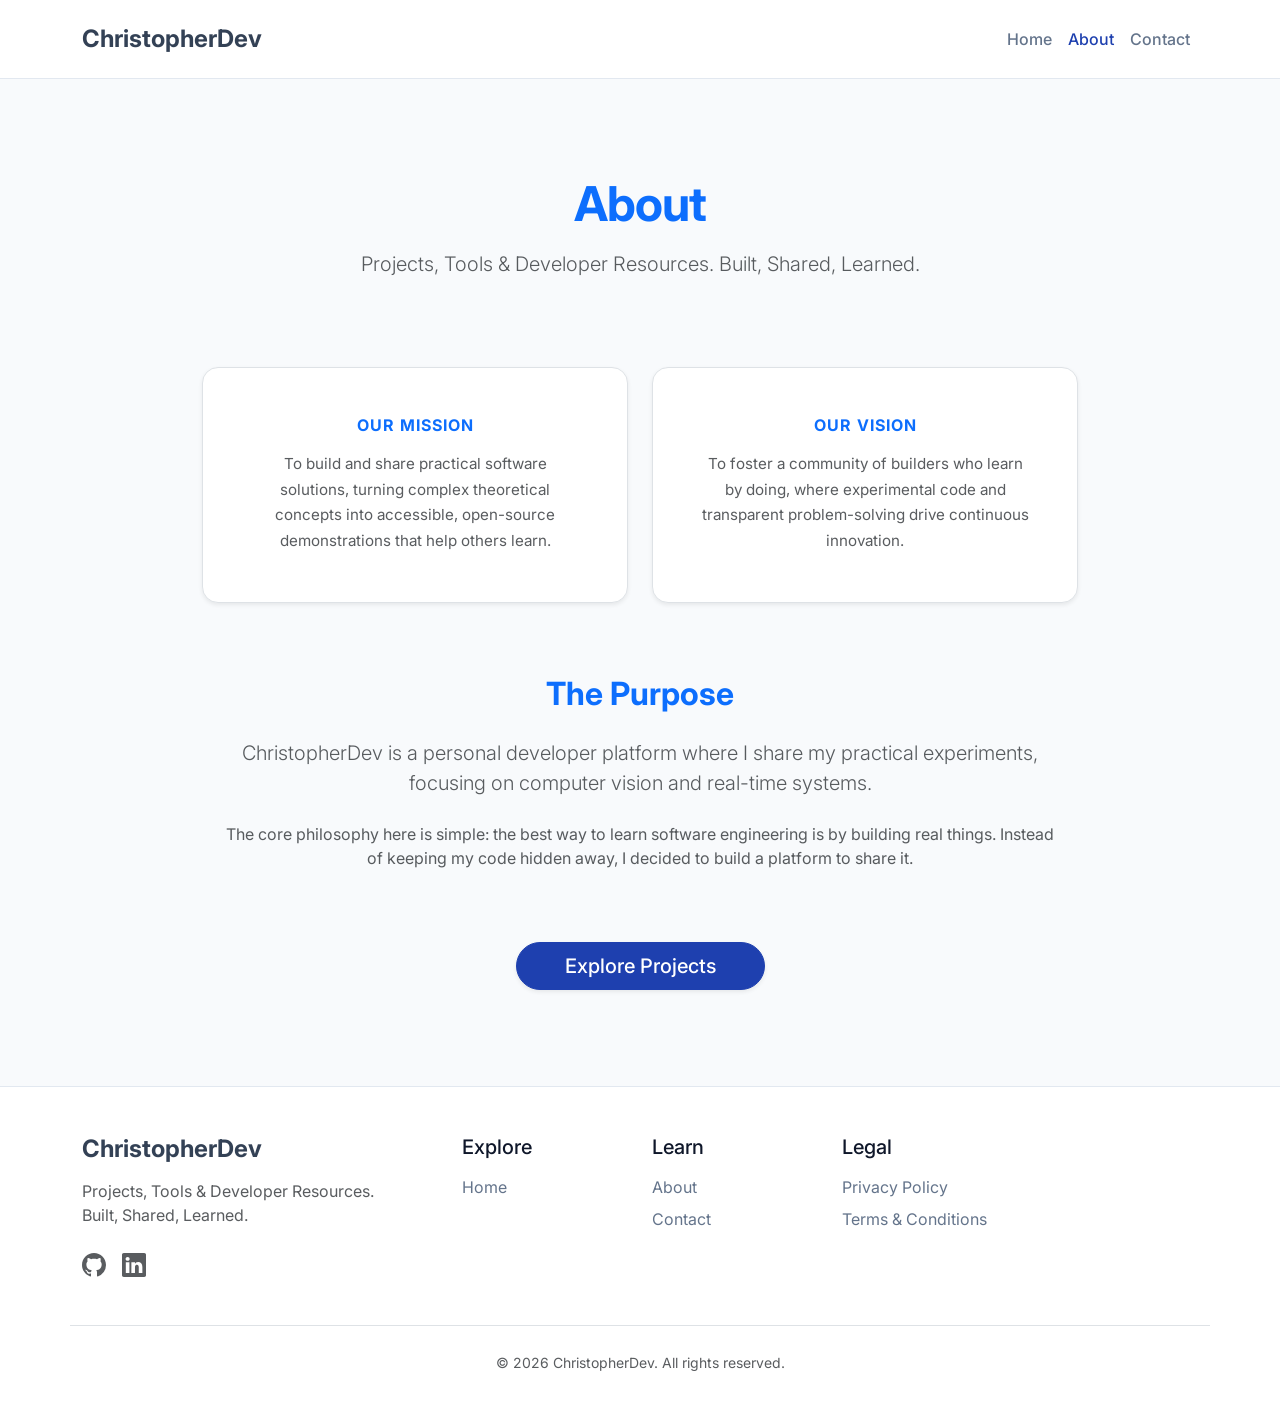
==== about.html @ c3da3913 "update my ui" ====
<!DOCTYPE html>
<html lang="en">
<head>
    <meta charset="UTF-8">
    <meta name="viewport" content="width=device-width, initial-scale=1.0">
    <title>About | ChristopherDev</title>
    <meta name="description" content="Learn about ChristopherDev, a personal developer website focused on practical development and learning through real projects.">
    
    <!-- Bootstrap 5 CSS -->
    <link href="https://cdn.jsdelivr.net/npm/bootstrap@5.3.2/dist/css/bootstrap.min.css" rel="stylesheet">
    
    <!-- Google Fonts -->
    <link rel="preconnect" href="https://fonts.googleapis.com">
    <link rel="preconnect" href="https://fonts.gstatic.com" crossorigin>
    <link href="https://fonts.googleapis.com/css2?family=Fira+Code:wght@400;500&family=Inter:wght@400;500;600;700;800&display=swap" rel="stylesheet">
    
    <!-- Custom CSS -->
    <link rel="stylesheet" href="css/style.css">
</head>
<body>

    <!-- Navbar -->
    <nav class="navbar navbar-expand-lg sticky-top">
        <div class="container">
            <a class="navbar-brand" href="index.html">ChristopherDev</a>
            <button class="navbar-toggler" type="button" data-bs-toggle="collapse" data-bs-target="#navbarNav" aria-controls="navbarNav" aria-expanded="false" aria-label="Toggle navigation">
                <span class="navbar-toggler-icon"></span>
            </button>
            <div class="collapse navbar-collapse" id="navbarNav">
                <ul class="navbar-nav ms-auto mb-2 mb-lg-0">
                    <li class="nav-item">
                        <a class="nav-link" href="index.html">Home</a>
                    </li>
                    <li class="nav-item">
                        <a class="nav-link active" aria-current="page" href="about.html">About</a>
                    </li>
                    <li class="nav-item">
                        <a class="nav-link" href="contact.html">Contact</a>
                    </li>
                </ul>
            </div>
        </div>
    </nav>

    <main class="overflow-hidden">
        <header class="py-5">
            <div class="container text-center py-4 mt-4 animate-fade-up">
                <h1 class="display-5 fw-bold mb-3 text-primary" style="letter-spacing: -1px;">About</h1>
                <p class="lead text-muted max-w-75 mx-auto">Projects, Tools & Developer Resources. Built, Shared, Learned.</p>
            </div>
        </header>

        <section class="mb-5 pb-5">
            <div class="container animate-fade-up delay-100" style="max-width: 900px;">
                <!-- Mission & Vision -->
                <div class="row g-4 mb-5 text-center">
                    <div class="col-md-6">
                        <div class="bg-white border rounded-4 shadow-sm p-5 h-100 hover-scale">
                            <h3 class="h6 fw-bold mb-3 text-primary text-uppercase" style="letter-spacing: 1px;">Our Mission</h3>
                            <p class="text-muted mb-0" style="font-size: 0.95rem; line-height: 1.7;">To build and share practical software solutions, turning complex theoretical concepts into accessible, open-source demonstrations that help others learn.</p>
                        </div>
                    </div>
                    <div class="col-md-6">
                        <div class="bg-white border rounded-4 shadow-sm p-5 h-100 hover-scale">
                            <h3 class="h6 fw-bold mb-3 text-primary text-uppercase" style="letter-spacing: 1px;">Our Vision</h3>
                            <p class="text-muted mb-0" style="font-size: 0.95rem; line-height: 1.7;">To foster a community of builders who learn by doing, where experimental code and transparent problem-solving drive continuous innovation.</p>
                        </div>
                    </div>
                </div>

                <!-- Purpose -->
                <div class="mb-5 mt-5 pt-4 text-center px-4">
                    <h2 class="fw-bold mb-4 text-primary">The Purpose</h2>
                    <p class="lead text-muted mb-4">ChristopherDev is a personal developer platform where I share my practical experiments, focusing on computer vision and real-time systems.</p>
                    <p class="text-muted">The core philosophy here is simple: the best way to learn software engineering is by building real things. Instead of keeping my code hidden away, I decided to build a platform to share it.</p>
                </div>
                <div class="text-center mt-5 pt-4">
                    <a href="index.html" class="btn btn-primary btn-lg rounded-pill px-5 hover-scale shadow-sm">Explore Projects</a>
                </div>
            </div>
        </section>
    </main>

    <!-- Footer -->
    <footer class="footer">
        <div class="container">
            <div class="row">
                <div class="col-lg-4 mb-4 mb-lg-0">
                    <h4 class="footer-title">ChristopherDev</h4>
                    <p class="text-muted mb-4">Projects, Tools & Developer Resources.<br>Built, Shared, Learned.</p>
                    <div class="d-flex gap-3">
                        <a href="https://github.com/#" target="_blank" class="text-muted" aria-label="GitHub">
                            <svg xmlns="http://www.w3.org/2000/svg" width="24" height="24" fill="currentColor" class="bi bi-github" viewBox="0 0 16 16"><path d="M8 0C3.58 0 0 3.58 0 8c0 3.54 2.29 6.53 5.47 7.59.4.07.55-.17.55-.38 0-.19-.01-.82-.01-1.49-2.01.37-2.53-.49-2.69-.94-.09-.23-.48-.94-.82-1.13-.28-.15-.68-.52-.01-.53.63-.01 1.08.58 1.23.82.72 1.21 1.87.87 2.33.66.07-.52.28-.87.51-1.07-1.78-.2-3.64-.89-3.64-3.95 0-.87.31-1.59.82-2.15-.08-.2-.36-1.02.08-2.12 0 0 .67-.21 2.2.82.64-.18 1.32-.27 2-.27.68 0 1.36.09 2 .27 1.53-1.04 2.2-.82 2.2-.82.44 1.1.16 1.92.08 2.12.51.56.82 1.27.82 2.15 0 3.07-1.87 3.75-3.65 3.95.29.25.54.73.54 1.48 0 1.07-.01 1.93-.01 2.2 0 .21.15.46.55.38A8.012 8.012 0 0 0 16 8c0-4.42-3.58-8-8-8z"/></svg>
                        </a>
                        <a href="https://linkedin.com/in/#" target="_blank" class="text-muted" aria-label="LinkedIn">
                            <svg xmlns="http://www.w3.org/2000/svg" width="24" height="24" fill="currentColor" class="bi bi-linkedin" viewBox="0 0 16 16"><path d="M0 1.146C0 .513.526 0 1.175 0h13.65C15.474 0 16 .513 16 1.146v13.708c0 .633-.526 1.146-1.175 1.146H1.175C.526 16 0 15.487 0 14.854V1.146zm4.943 12.248V6.169H2.542v7.225h2.401zm-1.2-8.212c.837 0 1.358-.554 1.358-1.248-.015-.709-.52-1.248-1.342-1.248-.822 0-1.359.54-1.359 1.248 0 .694.521 1.248 1.327 1.248h.016zm4.908 8.212V9.359c0-.216.016-.432.08-.586.173-.431.568-.878 1.232-.878.869 0 1.216.662 1.216 1.634v3.865h2.401V9.25c0-2.22-1.184-3.252-2.764-3.252-1.274 0-1.845.7-2.165 1.193v.025h-.016a5.54 5.54 0 0 1 .016-.025V6.169h-2.4c.03.678 0 7.225 0 7.225h2.4z"/></svg>
                        </a>
                    </div>
                </div>
                <div class="col-lg-2 col-md-4 mb-4 mb-md-0">
                    <h5 class="mb-3">Explore</h5>
                    <a href="index.html" class="footer-link">Home</a>
                </div>
                <div class="col-lg-2 col-md-4 mb-4 mb-md-0">
                    <h5 class="mb-3">Learn</h5>
                    <a href="about.html" class="footer-link">About</a>
                    <a href="contact.html" class="footer-link">Contact</a>
                </div>
                <div class="col-lg-2 col-md-4">
                    <h5 class="mb-3">Legal</h5>
                    <a href="privacy-policy.html" class="footer-link">Privacy Policy</a>
                    <a href="terms.html" class="footer-link">Terms & Conditions</a>
                </div>
            </div>
            <div class="row mt-5 pt-4 border-top">
                <div class="col-12 text-center text-muted">
                    <small>&copy; 2026 ChristopherDev. All rights reserved.</small>
                </div>
            </div>
        </div>
    </footer>

    <!-- Bootstrap 5 JS Bundle -->
    <script src="https://cdn.jsdelivr.net/npm/bootstrap@5.3.2/dist/js/bootstrap.bundle.min.js"></script>
    <!-- Custom JS -->
    <script src="js/main.js"></script>
</body>
</html>
---- css/style.css ----
:root {
  --primary-color: #1e40af; /* Professional Blue */
  --primary-hover: #1e3a8a; /* Darker Blue */
  --secondary-color: #334155; /* Slate */
  --light-bg: #f8fafc; /* Very light blue-grey */
  --border-color: #e2e8f0; /* Subtle border */
  --text-main: #0f172a;
  --text-muted: #64748b;
}

body {
  font-family: 'Inter', system-ui, -apple-system, sans-serif;
  color: var(--text-main);
  background-color: var(--light-bg);
  display: flex;
  flex-direction: column;
  min-height: 100vh;
}

main {
  flex: 1;
}

/* Navbar */
.navbar {
  background-color: #ffffff;
  border-bottom: 1px solid var(--border-color);
  padding: 1rem 0;
}
.navbar-brand {
  font-weight: 700;
  color: var(--secondary-color) !important;
  font-size: 1.5rem;
}
.nav-link {
  color: var(--text-muted);
  font-weight: 500;
  transition: color 0.2s ease-in-out;
}
.nav-link:hover, .nav-link.active {
  color: var(--primary-color) !important;
}

/* Buttons */
.btn-primary {
  background-color: var(--primary-color);
  border-color: var(--primary-color);
  padding: 0.5rem 1.25rem;
  font-weight: 500;
  border-radius: 0; /* Flat design */
  transition: all 0.2s;
}
.btn-primary:hover {
  background-color: var(--primary-hover);
  border-color: var(--primary-hover);
}
.btn-outline-primary {
  color: var(--primary-color);
  border-color: var(--primary-color);
  padding: 0.5rem 1.25rem;
  font-weight: 500;
  border-radius: 0; /* Flat design */
  transition: all 0.2s;
}
.btn-outline-primary:hover {
  background-color: var(--primary-color);
  color: white;
}

/* Cards */
.card {
  border: 1px solid var(--border-color);
  border-radius: 0; /* Flat design */
  box-shadow: none; /* Flat design */
  transition: border-color 0.2s;
  background-color: #ffffff;
  height: 100%;
}
.card:hover {
  border-color: var(--primary-color);
}
.card-title {
  color: var(--secondary-color);
  font-weight: 600;
}

/* Badges */
.badge {
  font-weight: 500;
  padding: 0.35em 0.65em;
  border-radius: 0; /* Flat design */
}

/* Hero Section */
.hero-section {
  padding: 5rem 0;
  background-color: #ffffff;
  border-bottom: 1px solid var(--border-color);
}
.hero-title {
  font-size: 3rem;
  font-weight: 800;
  color: var(--secondary-color);
  line-height: 1.2;
  margin-bottom: 1.5rem;
}
.hero-subtitle {
  font-size: 1.25rem;
  color: var(--text-muted);
  margin-bottom: 2rem;
  line-height: 1.6;
}

/* Developer Visual Art */
.dev-visual {
  background-color: var(--secondary-color);
  border-radius: 0; /* Flat design */
  padding: 2rem;
  box-shadow: none; /* Flat design */
  color: #a8b2d1;
  font-family: 'Fira Code', 'Courier New', Courier, monospace;
  font-size: 0.9rem;
  line-height: 1.5;
  position: relative;
  overflow: hidden;
}
.dev-visual .keyword { color: #c678dd; }
.dev-visual .function { color: #61afef; }
.dev-visual .string { color: #98c379; }
.dev-visual .comment { color: #5c6370; font-style: italic; }

/* Page Header */
.page-header {
  padding: 3rem 0;
  background-color: #ffffff;
  border-bottom: 1px solid var(--border-color);
  margin-bottom: 2rem;
}
.page-title {
  font-weight: 700;
  color: var(--secondary-color);
}

/* Footer */
.footer {
  background-color: #ffffff;
  border-top: 1px solid var(--border-color);
  padding: 3rem 0;
  margin-top: auto;
}
.footer-title {
  font-weight: 700;
  color: var(--secondary-color);
  margin-bottom: 1rem;
}
.footer-link {
  color: var(--text-muted);
  text-decoration: none;
  transition: color 0.2s;
  display: block;
  margin-bottom: 0.5rem;
}
.footer-link:hover {
  color: var(--primary-color);
}

/* Process Flow (How it works) */
.process-flow {
  display: flex;
  flex-direction: column;
  align-items: center;
  margin: 2rem 0;
}
.process-step {
  background: white;
  border: 1px solid var(--border-color);
  padding: 1rem 2rem;
  border-radius: 0; /* Flat design */
  font-weight: 600;
  color: var(--secondary-color);
  text-align: center;
  width: 100%;
  max-width: 400px;
  box-shadow: none; /* Flat design */
}
.process-arrow {
  color: var(--primary-color);
  font-size: 1.5rem;
  margin: 0.5rem 0;
}

/* Article Styles */
.article-content h2 {
  margin-top: 2rem;
  margin-bottom: 1rem;
  font-weight: 600;
  color: var(--secondary-color);
}
.article-content p {
  line-height: 1.7;
  margin-bottom: 1.25rem;
}
.article-content img {
  max-width: 100%;
  height: auto;
  border-radius: 0; /* Flat design */
  margin: 1.5rem 0;
}
.article-content pre {
  background-color: var(--secondary-color);
  color: #fff;
  padding: 1rem;
  border-radius: 0; /* Flat design */
  overflow-x: auto;
}

/* Utilities */
.text-primary {
  color: var(--primary-color);
}
.bg-primary {
  background-color: var(--primary-color) !important;
}

/* Animations */
@keyframes fadeUp {
  from {
    opacity: 0;
    transform: translateY(20px);
  }
  to {
    opacity: 1;
    transform: translateY(0);
  }
}

.animate-fade-up {
  animation: fadeUp 0.8s ease-out forwards;
  opacity: 0;
}

.delay-100 { animation-delay: 100ms; }
.delay-200 { animation-delay: 200ms; }
.delay-300 { animation-delay: 300ms; }

.hover-scale {
  transition: transform 0.3s ease, box-shadow 0.3s ease;
}
.hover-scale:hover {
  transform: translateY(-5px) scale(1.02);
  box-shadow: 0 10px 20px rgba(0,0,0,0.08) !important;
}

/* Minimal UI Enhancements */
.minimal-card {
  background: #ffffff;
  border: 1px solid var(--border-color);
  box-shadow: 0 4px 6px -1px rgba(0, 0, 0, 0.05), 0 2px 4px -1px rgba(0, 0, 0, 0.03); /* Subtle soft shadow */
  border-radius: 8px;
}

.icon-box {
  width: 60px;
  height: 60px;
  display: inline-flex;
  align-items: center;
  justify-content: center;
  border-radius: 12px;
  background-color: rgba(13, 110, 253, 0.1);
  color: var(--primary-color);
  margin-bottom: 1.5rem;
}

.tech-pill {
  display: inline-block;
  padding: 0.5rem 1.25rem;
  background: #fff;
  border: 1px solid var(--border-color);
  border-radius: 50px;
  font-weight: 600;
  color: var(--text-muted);
  box-shadow: 0 4px 6px rgba(0,0,0,0.02);
  transition: all 0.3s ease;
}
.tech-pill:hover {
  border-color: var(--primary-color);
  color: var(--primary-color);
  transform: translateY(-2px);
}
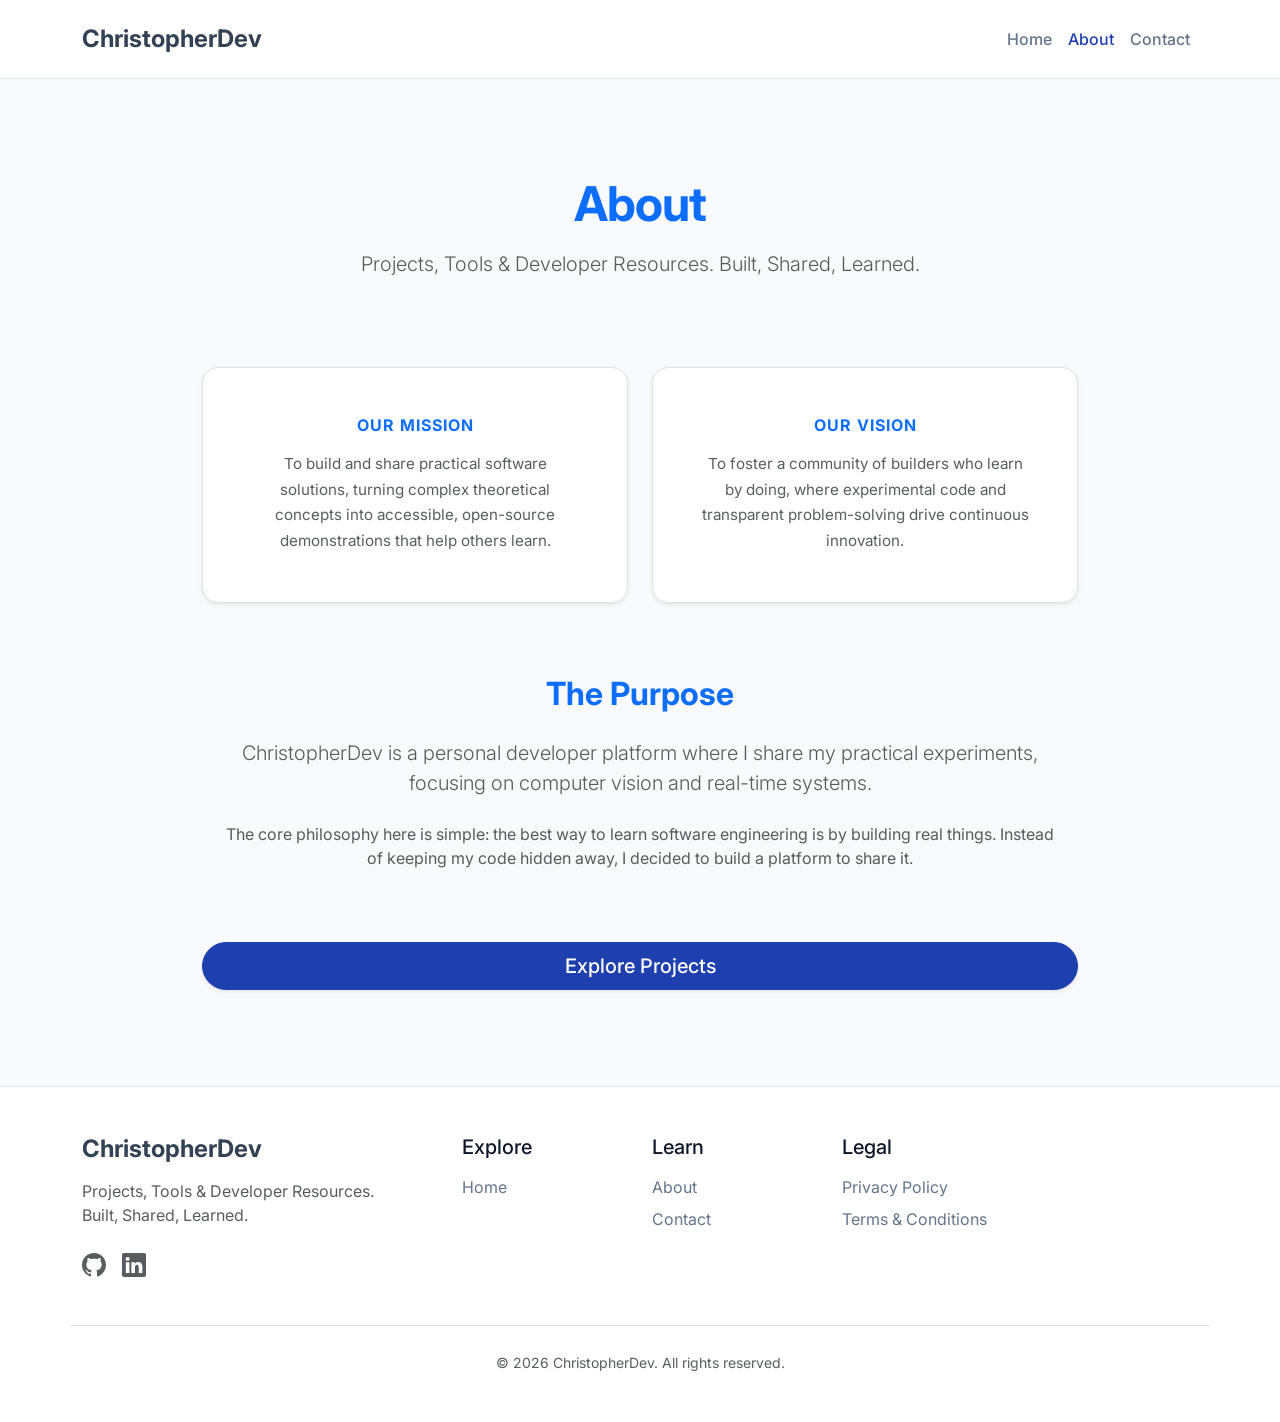
==== commit 1a75f073: "update" ====
--- a/about.html
+++ b/about.html
@@ -55,13 +55,13 @@
                 <!-- Mission & Vision -->
                 <div class="row g-4 mb-5 text-center">
                     <div class="col-md-6">
-                        <div class="bg-white border rounded-4 shadow-sm p-5 h-100 hover-scale">
+                        <div class="bg-white border rounded-4 shadow-sm p-4 p-md-5 h-100 hover-scale">
                             <h3 class="h6 fw-bold mb-3 text-primary text-uppercase" style="letter-spacing: 1px;">Our Mission</h3>
                             <p class="text-muted mb-0" style="font-size: 0.95rem; line-height: 1.7;">To build and share practical software solutions, turning complex theoretical concepts into accessible, open-source demonstrations that help others learn.</p>
                         </div>
                     </div>
                     <div class="col-md-6">
-                        <div class="bg-white border rounded-4 shadow-sm p-5 h-100 hover-scale">
+                        <div class="bg-white border rounded-4 shadow-sm p-4 p-md-5 h-100 hover-scale">
                             <h3 class="h6 fw-bold mb-3 text-primary text-uppercase" style="letter-spacing: 1px;">Our Vision</h3>
                             <p class="text-muted mb-0" style="font-size: 0.95rem; line-height: 1.7;">To foster a community of builders who learn by doing, where experimental code and transparent problem-solving drive continuous innovation.</p>
                         </div>
@@ -75,7 +75,7 @@
                     <p class="text-muted">The core philosophy here is simple: the best way to learn software engineering is by building real things. Instead of keeping my code hidden away, I decided to build a platform to share it.</p>
                 </div>
                 <div class="text-center mt-5 pt-4">
-                    <a href="index.html" class="btn btn-primary btn-lg rounded-pill px-5 hover-scale shadow-sm">Explore Projects</a>
+                    <a href="index.html" class="btn btn-primary btn-lg rounded-pill px-4 px-md-5 hover-scale shadow-sm w-100 d-md-inline-block" style="max-width: 100%;">Explore Projects</a>
                 </div>
             </div>
         </section>
--- a/css/style.css
+++ b/css/style.css
@@ -287,3 +287,16 @@
   color: var(--primary-color);
   transform: translateY(-2px);
 }
+
+/* Responsive Overrides */
+@media (max-width: 767.98px) {
+  .display-4 {
+    font-size: 2.5rem;
+  }
+  .display-5 {
+    font-size: 2rem;
+  }
+  .hero-title {
+    font-size: 2.2rem;
+  }
+}
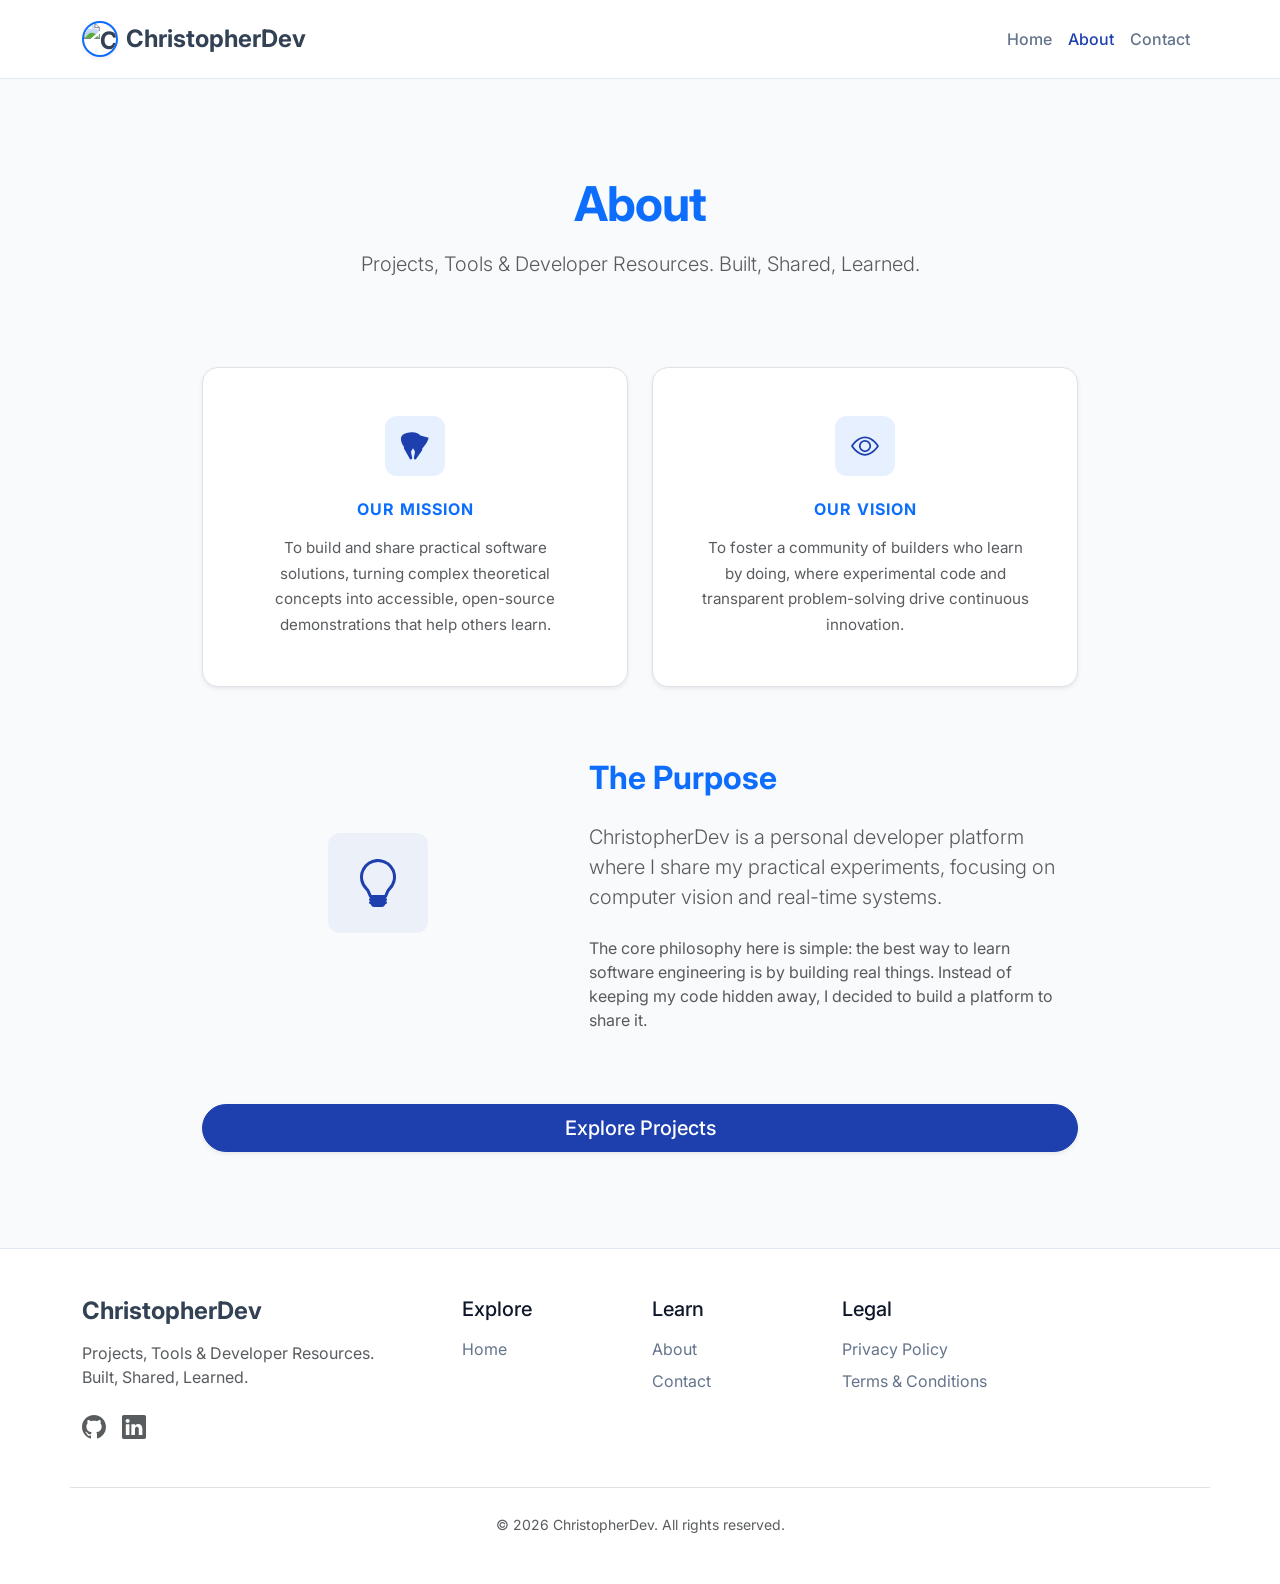
==== commit d350746e: "update code" ====
--- a/about.html
+++ b/about.html
@@ -16,13 +16,26 @@
     
     <!-- Custom CSS -->
     <link rel="stylesheet" href="css/style.css">
+
+    <!-- Google tag (gtag.js) -->
+    <script async src="https://www.googletagmanager.com/gtag/js?id=G-97JKKLDVCZ"></script>
+    <script>
+        window.dataLayer = window.dataLayer || [];
+        function gtag(){dataLayer.push(arguments);}
+        gtag('js', new Date());
+
+        gtag('config', 'G-97JKKLDVCZ');
+    </script>
 </head>
 <body>
 
     <!-- Navbar -->
     <nav class="navbar navbar-expand-lg sticky-top">
         <div class="container">
-            <a class="navbar-brand" href="index.html">ChristopherDev</a>
+            <a class="navbar-brand d-flex align-items-center gap-2" href="index.html">
+                <img src="https://github.com/ChristopherDente.png" alt="ChristopherDev Logo" width="36" height="36" class="rounded-circle shadow-sm border border-primary border-2">
+                ChristopherDev
+            </a>
             <button class="navbar-toggler" type="button" data-bs-toggle="collapse" data-bs-target="#navbarNav" aria-controls="navbarNav" aria-expanded="false" aria-label="Toggle navigation">
                 <span class="navbar-toggler-icon"></span>
             </button>
@@ -55,13 +68,25 @@
                 <!-- Mission & Vision -->
                 <div class="row g-4 mb-5 text-center">
                     <div class="col-md-6">
-                        <div class="bg-white border rounded-4 shadow-sm p-4 p-md-5 h-100 hover-scale">
+                        <div class="bg-white border rounded-4 shadow-sm p-4 p-md-5 h-100 premium-card">
+                            <div class="icon-box mb-4">
+                                <svg xmlns="http://www.w3.org/2000/svg" width="28" height="28" fill="currentColor" class="bi bi-rocket-takeoff" viewBox="0 0 16 16">
+                                    <path d="M9.752 6.193c.599.6 1.73.437 2.528-.362s.96-1.932.362-2.531c-.599-.6-1.73-.438-2.528.361-.798.8-.96 1.933-.362 2.532Z"/>
+                                    <path d="M15.811 3.312c-.363 1.534-1.334 3.626-3.64 6.071v.488a1.5 1.5 0 0 1-.266.86l-3.269 4.639c-.228.323-.552.413-.884.237-.35-.186-.484-.556-.37-1.12l.534-2.673a1.5 1.5 0 0 0-.184-1.134l-.872-1.455-.873 1.455a1.5 1.5 0 0 0-.184 1.134l.534 2.673c.114.564-.02.934-.37 1.12-.332.176-.656.086-.884-.237L1.932 9.84a1.5 1.5 0 0 1-.266-.86v-.488C.159 6.046-.575 3.955.337 2.42c.86-1.445 2.76-2.124 5.37-2.3 2.607-.175 4.507.504 5.367 1.949Z"/>
+                                </svg>
+                            </div>
                             <h3 class="h6 fw-bold mb-3 text-primary text-uppercase" style="letter-spacing: 1px;">Our Mission</h3>
                             <p class="text-muted mb-0" style="font-size: 0.95rem; line-height: 1.7;">To build and share practical software solutions, turning complex theoretical concepts into accessible, open-source demonstrations that help others learn.</p>
                         </div>
                     </div>
                     <div class="col-md-6">
-                        <div class="bg-white border rounded-4 shadow-sm p-4 p-md-5 h-100 hover-scale">
+                        <div class="bg-white border rounded-4 shadow-sm p-4 p-md-5 h-100 premium-card">
+                            <div class="icon-box mb-4">
+                                <svg xmlns="http://www.w3.org/2000/svg" width="28" height="28" fill="currentColor" class="bi bi-eye" viewBox="0 0 16 16">
+                                    <path d="M16 8s-3-5.5-8-5.5S0 8 0 8s3 5.5 8 5.5S16 8 16 8zM1.173 8a13.133 13.133 0 0 1 1.66-2.043C4.12 4.668 5.88 3.5 8 3.5c2.12 0 3.879 1.168 5.168 2.457A13.133 13.133 0 0 1 14.828 8c-.058.087-.122.183-.195.288-.335.48-.83 1.12-1.465 1.755C11.879 11.332 10.119 12.5 8 12.5c-2.12 0-3.879-1.168-5.168-2.457A13.134 13.134 0 0 1 1.172 8z"/>
+                                    <path d="M8 5.5a2.5 2.5 0 1 0 0 5 2.5 2.5 0 0 0 0-5zM4.5 8a3.5 3.5 0 1 1 7 0 3.5 3.5 0 0 1-7 0z"/>
+                                </svg>
+                            </div>
                             <h3 class="h6 fw-bold mb-3 text-primary text-uppercase" style="letter-spacing: 1px;">Our Vision</h3>
                             <p class="text-muted mb-0" style="font-size: 0.95rem; line-height: 1.7;">To foster a community of builders who learn by doing, where experimental code and transparent problem-solving drive continuous innovation.</p>
                         </div>
@@ -69,13 +94,22 @@
                 </div>
 
                 <!-- Purpose -->
-                <div class="mb-5 mt-5 pt-4 text-center px-4">
-                    <h2 class="fw-bold mb-4 text-primary">The Purpose</h2>
-                    <p class="lead text-muted mb-4">ChristopherDev is a personal developer platform where I share my practical experiments, focusing on computer vision and real-time systems.</p>
-                    <p class="text-muted">The core philosophy here is simple: the best way to learn software engineering is by building real things. Instead of keeping my code hidden away, I decided to build a platform to share it.</p>
+                <div class="row align-items-center mb-5 mt-5 pt-4">
+                    <div class="col-md-5 text-center mb-4 mb-md-0">
+                        <div class="icon-box" style="width: 100px; height: 100px; background-color: rgba(30, 64, 175, 0.05); color: var(--primary-color);">
+                            <svg xmlns="http://www.w3.org/2000/svg" width="48" height="48" fill="currentColor" class="bi bi-lightbulb" viewBox="0 0 16 16">
+                                <path d="M2 6a6 6 0 1 1 10.174 4.31c-.203.196-.359.4-.453.619l-.762 1.769A.5.5 0 0 1 10.5 13a.5.5 0 0 1 0 1 .5.5 0 0 1 0 1l-.224.447a1 1 0 0 1-.894.553H6.618a1 1 0 0 1-.894-.553L5.5 15a.5.5 0 0 1 0-1 .5.5 0 0 1 0-1 .5.5 0 0 1-.46-.302l-.761-1.77a1.964 1.964 0 0 0-.453-.618A5.984 5.984 0 0 1 2 6zm6-5a5 5 0 0 0-3.479 8.592c.263.254.514.564.676.941L5.83 12h4.342l.632-1.467c.162-.377.413-.687.676-.941A5 5 0 0 0 8 1z"/>
+                            </svg>
+                        </div>
+                    </div>
+                    <div class="col-md-7 px-4">
+                        <h2 class="fw-bold mb-4 text-primary">The Purpose</h2>
+                        <p class="lead text-muted mb-4">ChristopherDev is a personal developer platform where I share my practical experiments, focusing on computer vision and real-time systems.</p>
+                        <p class="text-muted mb-0">The core philosophy here is simple: the best way to learn software engineering is by building real things. Instead of keeping my code hidden away, I decided to build a platform to share it.</p>
+                    </div>
                 </div>
                 <div class="text-center mt-5 pt-4">
-                    <a href="index.html" class="btn btn-primary btn-lg rounded-pill px-4 px-md-5 hover-scale shadow-sm w-100 d-md-inline-block" style="max-width: 100%;">Explore Projects</a>
+                    <a href="index.html" class="btn btn-primary btn-lg rounded-pill px-4 px-md-5 hover-scale shadow-sm w-100 w-md-auto d-md-inline-block" style="max-width: 100%;">Explore Projects</a>
                 </div>
             </div>
         </section>
--- a/css/style.css
+++ b/css/style.css
@@ -286,9 +286,8 @@
   border-color: var(--primary-color);
   color: var(--primary-color);
   transform: translateY(-2px);
-}
-
-/* Responsive Overrides */
+
+
 @media (max-width: 767.98px) {
   .display-4 {
     font-size: 2.5rem;
@@ -300,3 +299,66 @@
     font-size: 2.2rem;
   }
 }
+
+@media (min-width: 768px) {
+  .w-md-auto {
+    width: auto !important;
+  }
+}
+
+/* Premium Button Enhancements */
+.btn-primary {
+  transition: all 0.3s ease;
+  box-shadow: 0 4px 15px rgba(30, 64, 175, 0.2);
+}
+.btn-primary:hover {
+  transform: translateY(-2px);
+  box-shadow: 0 8px 25px rgba(30, 64, 175, 0.4);
+}
+.btn-outline-primary {
+  transition: all 0.3s ease;
+}
+.btn-outline-primary:hover {
+  transform: translateY(-2px);
+  box-shadow: 0 8px 25px rgba(30, 64, 175, 0.2);
+}
+
+/* Float Animation */
+@keyframes float {
+  0% { transform: translateY(0px); }
+  50% { transform: translateY(-15px); }
+  100% { transform: translateY(0px); }
+}
+.animate-float {
+  animation: float 6s ease-in-out infinite;
+}
+
+/* Premium UI Enhancements */
+.premium-card {
+  border-bottom: 4px solid transparent;
+  transition: all 0.3s ease;
+}
+.premium-card:hover {
+  border-bottom: 4px solid var(--primary-color);
+  transform: translateY(-5px);
+  box-shadow: 0 15px 30px rgba(0,0,0,0.05) !important;
+}
+
+/* Form Styles */
+.form-control {
+  border-radius: 8px;
+  border: 1px solid var(--border-color);
+  padding: 0.75rem 1rem;
+  transition: border-color 0.2s, box-shadow 0.2s;
+  background-color: var(--light-bg);
+}
+.form-control:focus {
+  border-color: var(--primary-color);
+  box-shadow: 0 0 0 3px rgba(30, 64, 175, 0.1);
+  background-color: #fff;
+}
+.form-label {
+  font-weight: 500;
+  color: var(--secondary-color);
+  margin-bottom: 0.5rem;
+}
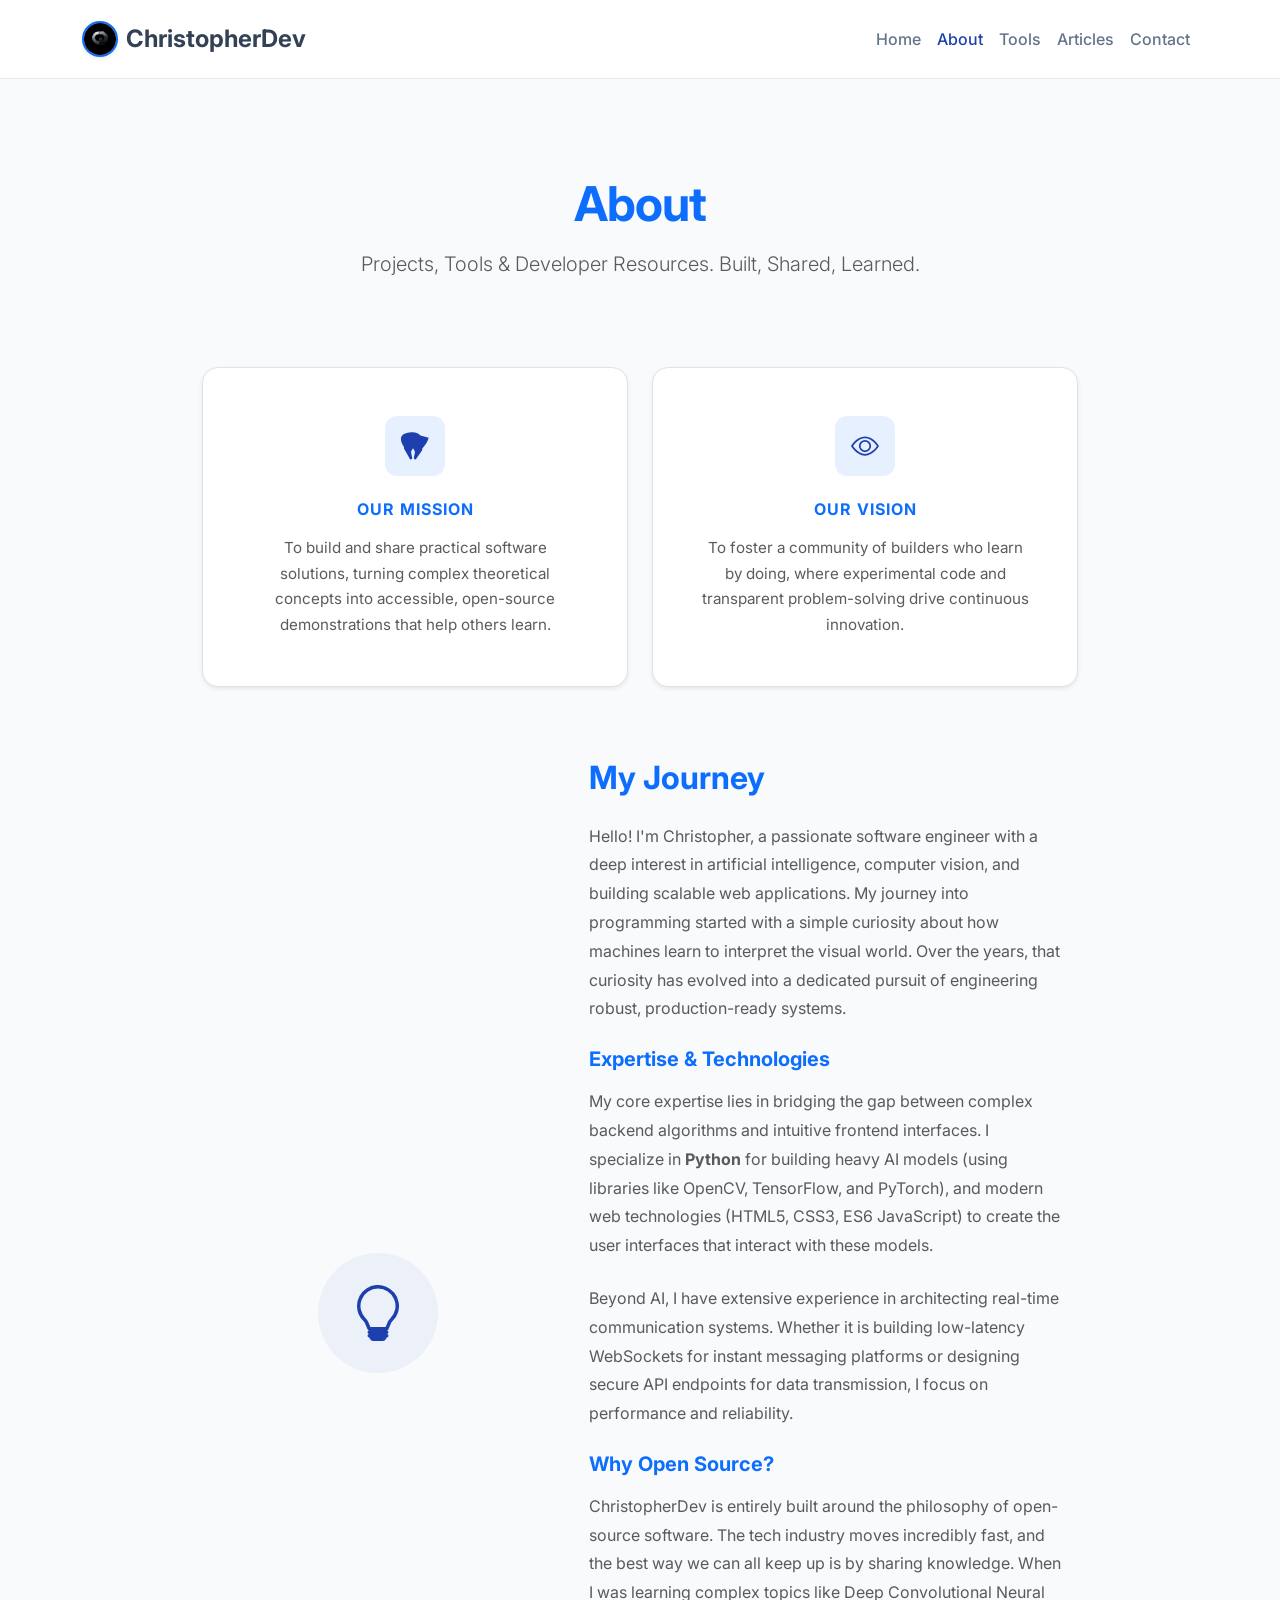
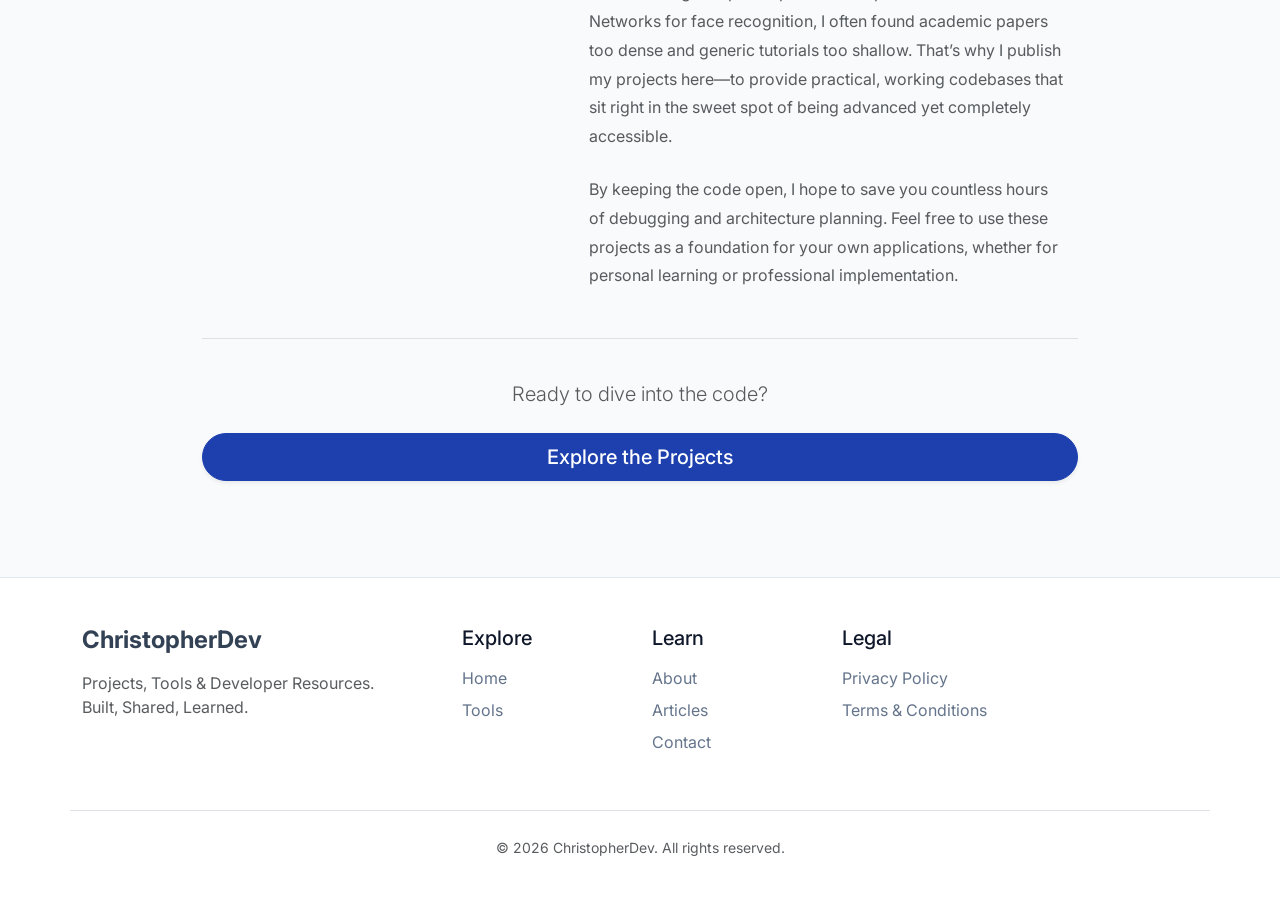
==== commit 8112c088: "update the ui" ====
--- a/about.html
+++ b/about.html
@@ -1,19 +1,23 @@
 <!DOCTYPE html>
 <html lang="en">
+
 <head>
     <meta charset="UTF-8">
     <meta name="viewport" content="width=device-width, initial-scale=1.0">
     <title>About | ChristopherDev</title>
-    <meta name="description" content="Learn about ChristopherDev, a personal developer website focused on practical development and learning through real projects.">
-    
+    <meta name="description"
+        content="Learn about ChristopherDev, a personal developer website focused on practical development and learning through real projects.">
+
     <!-- Bootstrap 5 CSS -->
     <link href="https://cdn.jsdelivr.net/npm/bootstrap@5.3.2/dist/css/bootstrap.min.css" rel="stylesheet">
-    
+
     <!-- Google Fonts -->
     <link rel="preconnect" href="https://fonts.googleapis.com">
     <link rel="preconnect" href="https://fonts.gstatic.com" crossorigin>
-    <link href="https://fonts.googleapis.com/css2?family=Fira+Code:wght@400;500&family=Inter:wght@400;500;600;700;800&display=swap" rel="stylesheet">
-    
+    <link
+        href="https://fonts.googleapis.com/css2?family=Fira+Code:wght@400;500&family=Inter:wght@400;500;600;700;800&display=swap"
+        rel="stylesheet">
+
     <!-- Custom CSS -->
     <link rel="stylesheet" href="css/style.css">
 
@@ -21,35 +25,36 @@
     <script async src="https://www.googletagmanager.com/gtag/js?id=G-97JKKLDVCZ"></script>
     <script>
         window.dataLayer = window.dataLayer || [];
-        function gtag(){dataLayer.push(arguments);}
+        function gtag() { dataLayer.push(arguments); }
         gtag('js', new Date());
 
         gtag('config', 'G-97JKKLDVCZ');
     </script>
+    <script async src="https://pagead2.googlesyndication.com/pagead/js/adsbygoogle.js?client=ca-pub-2298883857288950"
+        crossorigin="anonymous"></script>
 </head>
+
 <body>
 
     <!-- Navbar -->
     <nav class="navbar navbar-expand-lg sticky-top">
         <div class="container">
             <a class="navbar-brand d-flex align-items-center gap-2" href="index.html">
-                <img src="https://github.com/ChristopherDente.png" alt="ChristopherDev Logo" width="36" height="36" class="rounded-circle shadow-sm border border-primary border-2">
+                <img src="assets/images/logo.png" alt="ChristopherDev Logo" width="36" height="36"
+                    class="rounded-circle shadow-sm border border-primary border-2">
                 ChristopherDev
             </a>
-            <button class="navbar-toggler" type="button" data-bs-toggle="collapse" data-bs-target="#navbarNav" aria-controls="navbarNav" aria-expanded="false" aria-label="Toggle navigation">
+            <button class="navbar-toggler" type="button" data-bs-toggle="collapse" data-bs-target="#navbarNav"
+                aria-controls="navbarNav" aria-expanded="false" aria-label="Toggle navigation">
                 <span class="navbar-toggler-icon"></span>
             </button>
             <div class="collapse navbar-collapse" id="navbarNav">
                 <ul class="navbar-nav ms-auto mb-2 mb-lg-0">
-                    <li class="nav-item">
-                        <a class="nav-link" href="index.html">Home</a>
-                    </li>
-                    <li class="nav-item">
-                        <a class="nav-link active" aria-current="page" href="about.html">About</a>
-                    </li>
-                    <li class="nav-item">
-                        <a class="nav-link" href="contact.html">Contact</a>
-                    </li>
+                    <li class="nav-item"><a class="nav-link" href="index.html">Home</a></li>
+                    <li class="nav-item"><a class="nav-link" href="about.html">About</a></li>
+                    <li class="nav-item"><a class="nav-link" href="tools.html">Tools</a></li>
+                    <li class="nav-item"><a class="nav-link" href="articles.html">Articles</a></li>
+                    <li class="nav-item"><a class="nav-link" href="contact.html">Contact</a></li>
                 </ul>
             </div>
         </div>
@@ -59,7 +64,8 @@
         <header class="py-5">
             <div class="container text-center py-4 mt-4 animate-fade-up">
                 <h1 class="display-5 fw-bold mb-3 text-primary" style="letter-spacing: -1px;">About</h1>
-                <p class="lead text-muted max-w-75 mx-auto">Projects, Tools & Developer Resources. Built, Shared, Learned.</p>
+                <p class="lead text-muted max-w-75 mx-auto">Projects, Tools & Developer Resources. Built, Shared,
+                    Learned.</p>
             </div>
         </header>
 
@@ -70,46 +76,72 @@
                     <div class="col-md-6">
                         <div class="bg-white border rounded-4 shadow-sm p-4 p-md-5 h-100 premium-card">
                             <div class="icon-box mb-4">
-                                <svg xmlns="http://www.w3.org/2000/svg" width="28" height="28" fill="currentColor" class="bi bi-rocket-takeoff" viewBox="0 0 16 16">
-                                    <path d="M9.752 6.193c.599.6 1.73.437 2.528-.362s.96-1.932.362-2.531c-.599-.6-1.73-.438-2.528.361-.798.8-.96 1.933-.362 2.532Z"/>
-                                    <path d="M15.811 3.312c-.363 1.534-1.334 3.626-3.64 6.071v.488a1.5 1.5 0 0 1-.266.86l-3.269 4.639c-.228.323-.552.413-.884.237-.35-.186-.484-.556-.37-1.12l.534-2.673a1.5 1.5 0 0 0-.184-1.134l-.872-1.455-.873 1.455a1.5 1.5 0 0 0-.184 1.134l.534 2.673c.114.564-.02.934-.37 1.12-.332.176-.656.086-.884-.237L1.932 9.84a1.5 1.5 0 0 1-.266-.86v-.488C.159 6.046-.575 3.955.337 2.42c.86-1.445 2.76-2.124 5.37-2.3 2.607-.175 4.507.504 5.367 1.949Z"/>
+                                <svg xmlns="http://www.w3.org/2000/svg" width="28" height="28" fill="currentColor"
+                                    class="bi bi-rocket-takeoff" viewBox="0 0 16 16">
+                                    <path
+                                        d="M9.752 6.193c.599.6 1.73.437 2.528-.362s.96-1.932.362-2.531c-.599-.6-1.73-.438-2.528.361-.798.8-.96 1.933-.362 2.532Z" />
+                                    <path
+                                        d="M15.811 3.312c-.363 1.534-1.334 3.626-3.64 6.071v.488a1.5 1.5 0 0 1-.266.86l-3.269 4.639c-.228.323-.552.413-.884.237-.35-.186-.484-.556-.37-1.12l.534-2.673a1.5 1.5 0 0 0-.184-1.134l-.872-1.455-.873 1.455a1.5 1.5 0 0 0-.184 1.134l.534 2.673c.114.564-.02.934-.37 1.12-.332.176-.656.086-.884-.237L1.932 9.84a1.5 1.5 0 0 1-.266-.86v-.488C.159 6.046-.575 3.955.337 2.42c.86-1.445 2.76-2.124 5.37-2.3 2.607-.175 4.507.504 5.367 1.949Z" />
                                 </svg>
                             </div>
-                            <h3 class="h6 fw-bold mb-3 text-primary text-uppercase" style="letter-spacing: 1px;">Our Mission</h3>
-                            <p class="text-muted mb-0" style="font-size: 0.95rem; line-height: 1.7;">To build and share practical software solutions, turning complex theoretical concepts into accessible, open-source demonstrations that help others learn.</p>
+                            <h3 class="h6 fw-bold mb-3 text-primary text-uppercase" style="letter-spacing: 1px;">Our
+                                Mission</h3>
+                            <p class="text-muted mb-0" style="font-size: 0.95rem; line-height: 1.7;">To build and share
+                                practical software solutions, turning complex theoretical concepts into accessible,
+                                open-source demonstrations that help others learn.</p>
                         </div>
                     </div>
                     <div class="col-md-6">
                         <div class="bg-white border rounded-4 shadow-sm p-4 p-md-5 h-100 premium-card">
                             <div class="icon-box mb-4">
-                                <svg xmlns="http://www.w3.org/2000/svg" width="28" height="28" fill="currentColor" class="bi bi-eye" viewBox="0 0 16 16">
-                                    <path d="M16 8s-3-5.5-8-5.5S0 8 0 8s3 5.5 8 5.5S16 8 16 8zM1.173 8a13.133 13.133 0 0 1 1.66-2.043C4.12 4.668 5.88 3.5 8 3.5c2.12 0 3.879 1.168 5.168 2.457A13.133 13.133 0 0 1 14.828 8c-.058.087-.122.183-.195.288-.335.48-.83 1.12-1.465 1.755C11.879 11.332 10.119 12.5 8 12.5c-2.12 0-3.879-1.168-5.168-2.457A13.134 13.134 0 0 1 1.172 8z"/>
-                                    <path d="M8 5.5a2.5 2.5 0 1 0 0 5 2.5 2.5 0 0 0 0-5zM4.5 8a3.5 3.5 0 1 1 7 0 3.5 3.5 0 0 1-7 0z"/>
+                                <svg xmlns="http://www.w3.org/2000/svg" width="28" height="28" fill="currentColor"
+                                    class="bi bi-eye" viewBox="0 0 16 16">
+                                    <path
+                                        d="M16 8s-3-5.5-8-5.5S0 8 0 8s3 5.5 8 5.5S16 8 16 8zM1.173 8a13.133 13.133 0 0 1 1.66-2.043C4.12 4.668 5.88 3.5 8 3.5c2.12 0 3.879 1.168 5.168 2.457A13.133 13.133 0 0 1 14.828 8c-.058.087-.122.183-.195.288-.335.48-.83 1.12-1.465 1.755C11.879 11.332 10.119 12.5 8 12.5c-2.12 0-3.879-1.168-5.168-2.457A13.134 13.134 0 0 1 1.172 8z" />
+                                    <path
+                                        d="M8 5.5a2.5 2.5 0 1 0 0 5 2.5 2.5 0 0 0 0-5zM4.5 8a3.5 3.5 0 1 1 7 0 3.5 3.5 0 0 1-7 0z" />
                                 </svg>
                             </div>
-                            <h3 class="h6 fw-bold mb-3 text-primary text-uppercase" style="letter-spacing: 1px;">Our Vision</h3>
-                            <p class="text-muted mb-0" style="font-size: 0.95rem; line-height: 1.7;">To foster a community of builders who learn by doing, where experimental code and transparent problem-solving drive continuous innovation.</p>
+                            <h3 class="h6 fw-bold mb-3 text-primary text-uppercase" style="letter-spacing: 1px;">Our
+                                Vision</h3>
+                            <p class="text-muted mb-0" style="font-size: 0.95rem; line-height: 1.7;">To foster a
+                                community of builders who learn by doing, where experimental code and transparent
+                                problem-solving drive continuous innovation.</p>
                         </div>
                     </div>
                 </div>
 
-                <!-- Purpose -->
+                <!-- Detailed Content Section -->
                 <div class="row align-items-center mb-5 mt-5 pt-4">
-                    <div class="col-md-5 text-center mb-4 mb-md-0">
-                        <div class="icon-box" style="width: 100px; height: 100px; background-color: rgba(30, 64, 175, 0.05); color: var(--primary-color);">
-                            <svg xmlns="http://www.w3.org/2000/svg" width="48" height="48" fill="currentColor" class="bi bi-lightbulb" viewBox="0 0 16 16">
-                                <path d="M2 6a6 6 0 1 1 10.174 4.31c-.203.196-.359.4-.453.619l-.762 1.769A.5.5 0 0 1 10.5 13a.5.5 0 0 1 0 1 .5.5 0 0 1 0 1l-.224.447a1 1 0 0 1-.894.553H6.618a1 1 0 0 1-.894-.553L5.5 15a.5.5 0 0 1 0-1 .5.5 0 0 1 0-1 .5.5 0 0 1-.46-.302l-.761-1.77a1.964 1.964 0 0 0-.453-.618A5.984 5.984 0 0 1 2 6zm6-5a5 5 0 0 0-3.479 8.592c.263.254.514.564.676.941L5.83 12h4.342l.632-1.467c.162-.377.413-.687.676-.941A5 5 0 0 0 8 1z"/>
+                    <div class="col-md-5 text-center mb-4 mb-md-0 d-none d-md-block">
+                        <div class="icon-box mx-auto"
+                            style="width: 120px; height: 120px; background-color: rgba(30, 64, 175, 0.05); color: var(--primary-color); border-radius: 50%;">
+                            <svg xmlns="http://www.w3.org/2000/svg" width="56" height="56" fill="currentColor"
+                                class="bi bi-lightbulb" viewBox="0 0 16 16">
+                                <path
+                                    d="M2 6a6 6 0 1 1 10.174 4.31c-.203.196-.359.4-.453.619l-.762 1.769A.5.5 0 0 1 10.5 13a.5.5 0 0 1 0 1 .5.5 0 0 1 0 1l-.224.447a1 1 0 0 1-.894.553H6.618a1 1 0 0 1-.894-.553L5.5 15a.5.5 0 0 1 0-1 .5.5 0 0 1 0-1 .5.5 0 0 1-.46-.302l-.761-1.77a1.964 1.964 0 0 0-.453-.618A5.984 5.984 0 0 1 2 6zm6-5a5 5 0 0 0-3.479 8.592c.263.254.514.564.676.941L5.83 12h4.342l.632-1.467c.162-.377.413-.687.676-.941A5 5 0 0 0 8 1z" />
                             </svg>
                         </div>
                     </div>
                     <div class="col-md-7 px-4">
-                        <h2 class="fw-bold mb-4 text-primary">The Purpose</h2>
-                        <p class="lead text-muted mb-4">ChristopherDev is a personal developer platform where I share my practical experiments, focusing on computer vision and real-time systems.</p>
-                        <p class="text-muted mb-0">The core philosophy here is simple: the best way to learn software engineering is by building real things. Instead of keeping my code hidden away, I decided to build a platform to share it.</p>
+                        <h2 class="fw-bold mb-4 text-primary">My Journey</h2>
+                        <p class="text-muted mb-4" style="line-height: 1.8;">Hello! I'm Christopher, a passionate software engineer with a deep interest in artificial intelligence, computer vision, and building scalable web applications. My journey into programming started with a simple curiosity about how machines learn to interpret the visual world. Over the years, that curiosity has evolved into a dedicated pursuit of engineering robust, production-ready systems.</p>
+                        
+                        <h3 class="h5 fw-bold mb-3 text-primary mt-4">Expertise & Technologies</h3>
+                        <p class="text-muted mb-4" style="line-height: 1.8;">My core expertise lies in bridging the gap between complex backend algorithms and intuitive frontend interfaces. I specialize in <strong>Python</strong> for building heavy AI models (using libraries like OpenCV, TensorFlow, and PyTorch), and modern web technologies (HTML5, CSS3, ES6 JavaScript) to create the user interfaces that interact with these models.</p>
+                        <p class="text-muted mb-4" style="line-height: 1.8;">Beyond AI, I have extensive experience in architecting real-time communication systems. Whether it is building low-latency WebSockets for instant messaging platforms or designing secure API endpoints for data transmission, I focus on performance and reliability.</p>
+                        
+                        <h3 class="h5 fw-bold mb-3 text-primary mt-4">Why Open Source?</h3>
+                        <p class="text-muted mb-4" style="line-height: 1.8;">ChristopherDev is entirely built around the philosophy of open-source software. The tech industry moves incredibly fast, and the best way we can all keep up is by sharing knowledge. When I was learning complex topics like Deep Convolutional Neural Networks for face recognition, I often found academic papers too dense and generic tutorials too shallow. That’s why I publish my projects here—to provide practical, working codebases that sit right in the sweet spot of being advanced yet completely accessible.</p>
+                        <p class="text-muted mb-0" style="line-height: 1.8;">By keeping the code open, I hope to save you countless hours of debugging and architecture planning. Feel free to use these projects as a foundation for your own applications, whether for personal learning or professional implementation.</p>
                     </div>
                 </div>
-                <div class="text-center mt-5 pt-4">
-                    <a href="index.html" class="btn btn-primary btn-lg rounded-pill px-4 px-md-5 hover-scale shadow-sm w-100 w-md-auto d-md-inline-block" style="max-width: 100%;">Explore Projects</a>
+                
+                <div class="text-center mt-5 pt-4 border-top">
+                    <p class="lead text-muted mb-4 mt-3">Ready to dive into the code?</p>
+                    <a href="index.html"
+                        class="btn btn-primary btn-lg rounded-pill px-4 px-md-5 hover-scale shadow-sm w-100 w-md-auto d-md-inline-block"
+                        style="max-width: 100%;">Explore the Projects</a>
                 </div>
             </div>
         </section>
@@ -122,22 +154,17 @@
                 <div class="col-lg-4 mb-4 mb-lg-0">
                     <h4 class="footer-title">ChristopherDev</h4>
                     <p class="text-muted mb-4">Projects, Tools & Developer Resources.<br>Built, Shared, Learned.</p>
-                    <div class="d-flex gap-3">
-                        <a href="https://github.com/#" target="_blank" class="text-muted" aria-label="GitHub">
-                            <svg xmlns="http://www.w3.org/2000/svg" width="24" height="24" fill="currentColor" class="bi bi-github" viewBox="0 0 16 16"><path d="M8 0C3.58 0 0 3.58 0 8c0 3.54 2.29 6.53 5.47 7.59.4.07.55-.17.55-.38 0-.19-.01-.82-.01-1.49-2.01.37-2.53-.49-2.69-.94-.09-.23-.48-.94-.82-1.13-.28-.15-.68-.52-.01-.53.63-.01 1.08.58 1.23.82.72 1.21 1.87.87 2.33.66.07-.52.28-.87.51-1.07-1.78-.2-3.64-.89-3.64-3.95 0-.87.31-1.59.82-2.15-.08-.2-.36-1.02.08-2.12 0 0 .67-.21 2.2.82.64-.18 1.32-.27 2-.27.68 0 1.36.09 2 .27 1.53-1.04 2.2-.82 2.2-.82.44 1.1.16 1.92.08 2.12.51.56.82 1.27.82 2.15 0 3.07-1.87 3.75-3.65 3.95.29.25.54.73.54 1.48 0 1.07-.01 1.93-.01 2.2 0 .21.15.46.55.38A8.012 8.012 0 0 0 16 8c0-4.42-3.58-8-8-8z"/></svg>
-                        </a>
-                        <a href="https://linkedin.com/in/#" target="_blank" class="text-muted" aria-label="LinkedIn">
-                            <svg xmlns="http://www.w3.org/2000/svg" width="24" height="24" fill="currentColor" class="bi bi-linkedin" viewBox="0 0 16 16"><path d="M0 1.146C0 .513.526 0 1.175 0h13.65C15.474 0 16 .513 16 1.146v13.708c0 .633-.526 1.146-1.175 1.146H1.175C.526 16 0 15.487 0 14.854V1.146zm4.943 12.248V6.169H2.542v7.225h2.401zm-1.2-8.212c.837 0 1.358-.554 1.358-1.248-.015-.709-.52-1.248-1.342-1.248-.822 0-1.359.54-1.359 1.248 0 .694.521 1.248 1.327 1.248h.016zm4.908 8.212V9.359c0-.216.016-.432.08-.586.173-.431.568-.878 1.232-.878.869 0 1.216.662 1.216 1.634v3.865h2.401V9.25c0-2.22-1.184-3.252-2.764-3.252-1.274 0-1.845.7-2.165 1.193v.025h-.016a5.54 5.54 0 0 1 .016-.025V6.169h-2.4c.03.678 0 7.225 0 7.225h2.4z"/></svg>
-                        </a>
-                    </div>
+                    
                 </div>
                 <div class="col-lg-2 col-md-4 mb-4 mb-md-0">
                     <h5 class="mb-3">Explore</h5>
                     <a href="index.html" class="footer-link">Home</a>
+                    <a href="tools.html" class="footer-link">Tools</a>
                 </div>
                 <div class="col-lg-2 col-md-4 mb-4 mb-md-0">
                     <h5 class="mb-3">Learn</h5>
                     <a href="about.html" class="footer-link">About</a>
+                    <a href="articles.html" class="footer-link">Articles</a>
                     <a href="contact.html" class="footer-link">Contact</a>
                 </div>
                 <div class="col-lg-2 col-md-4">
@@ -159,4 +186,5 @@
     <!-- Custom JS -->
     <script src="js/main.js"></script>
 </body>
-</html>
+
+</html>
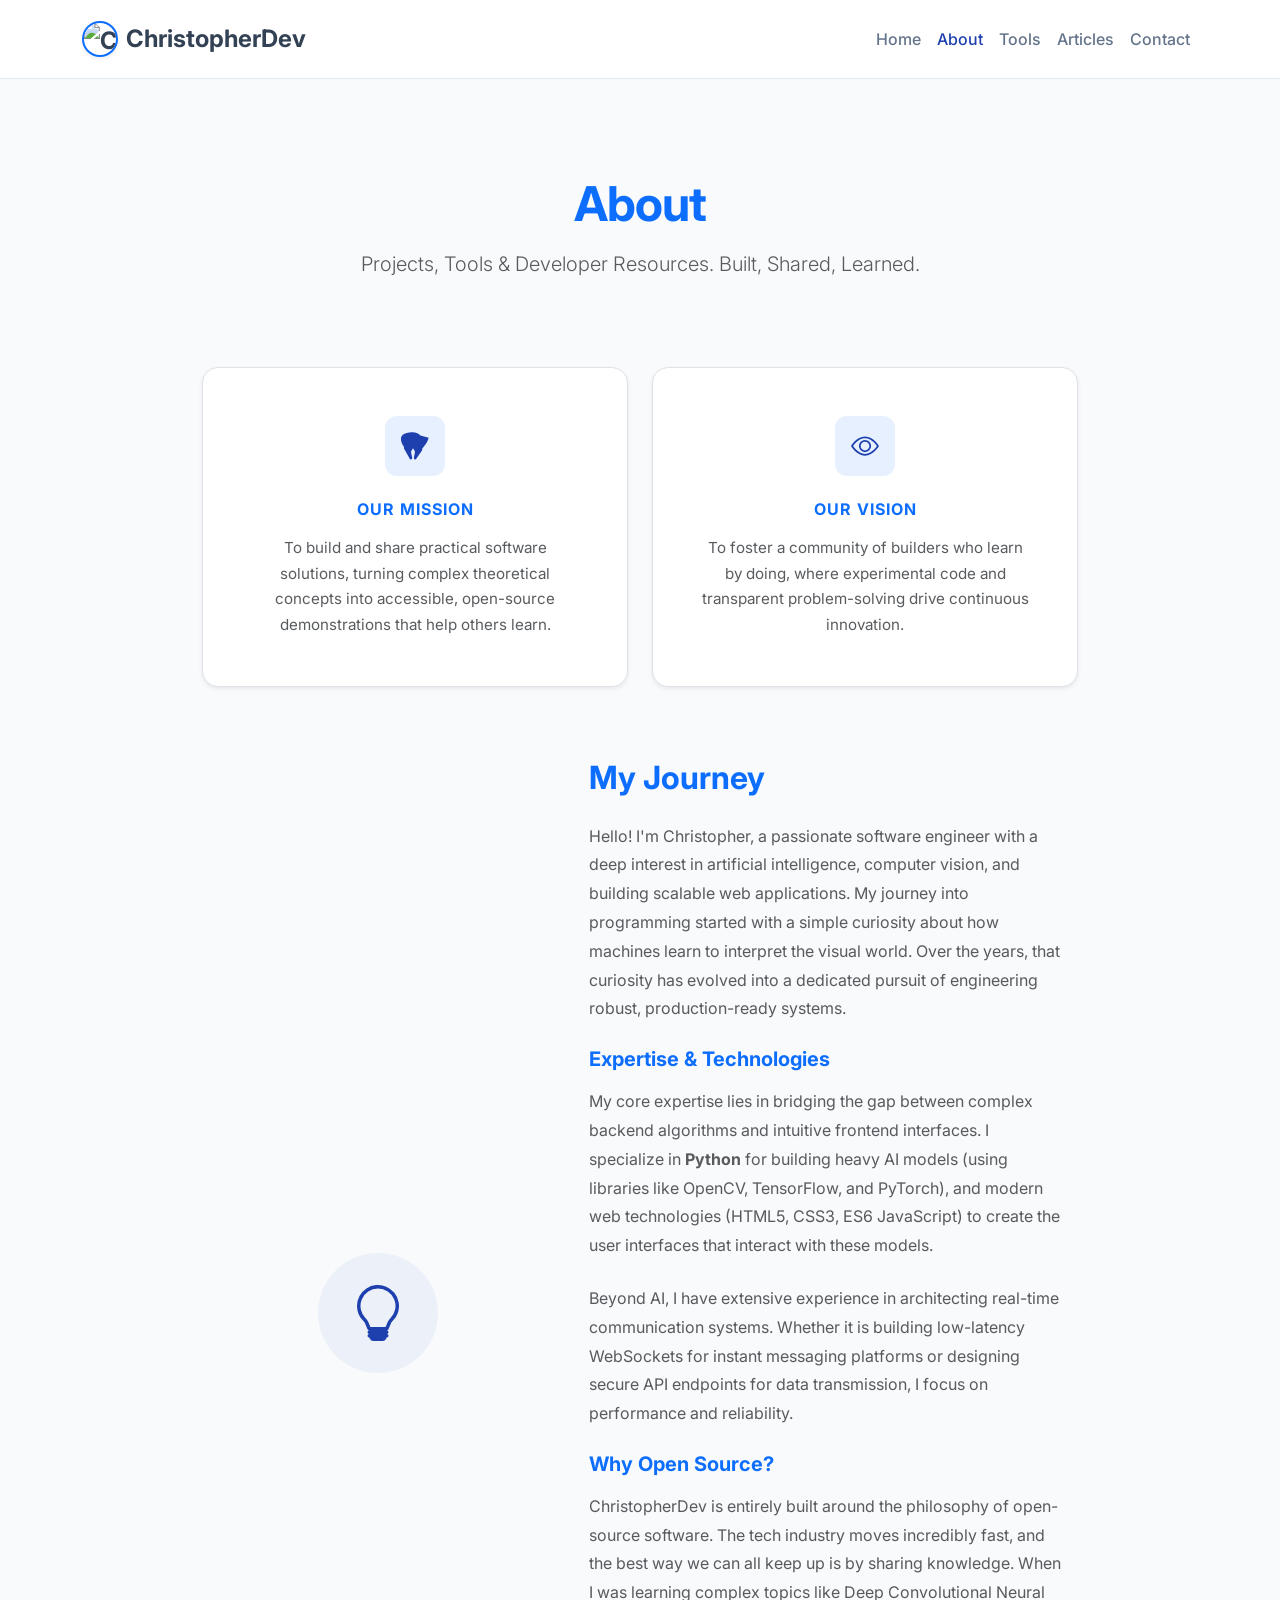
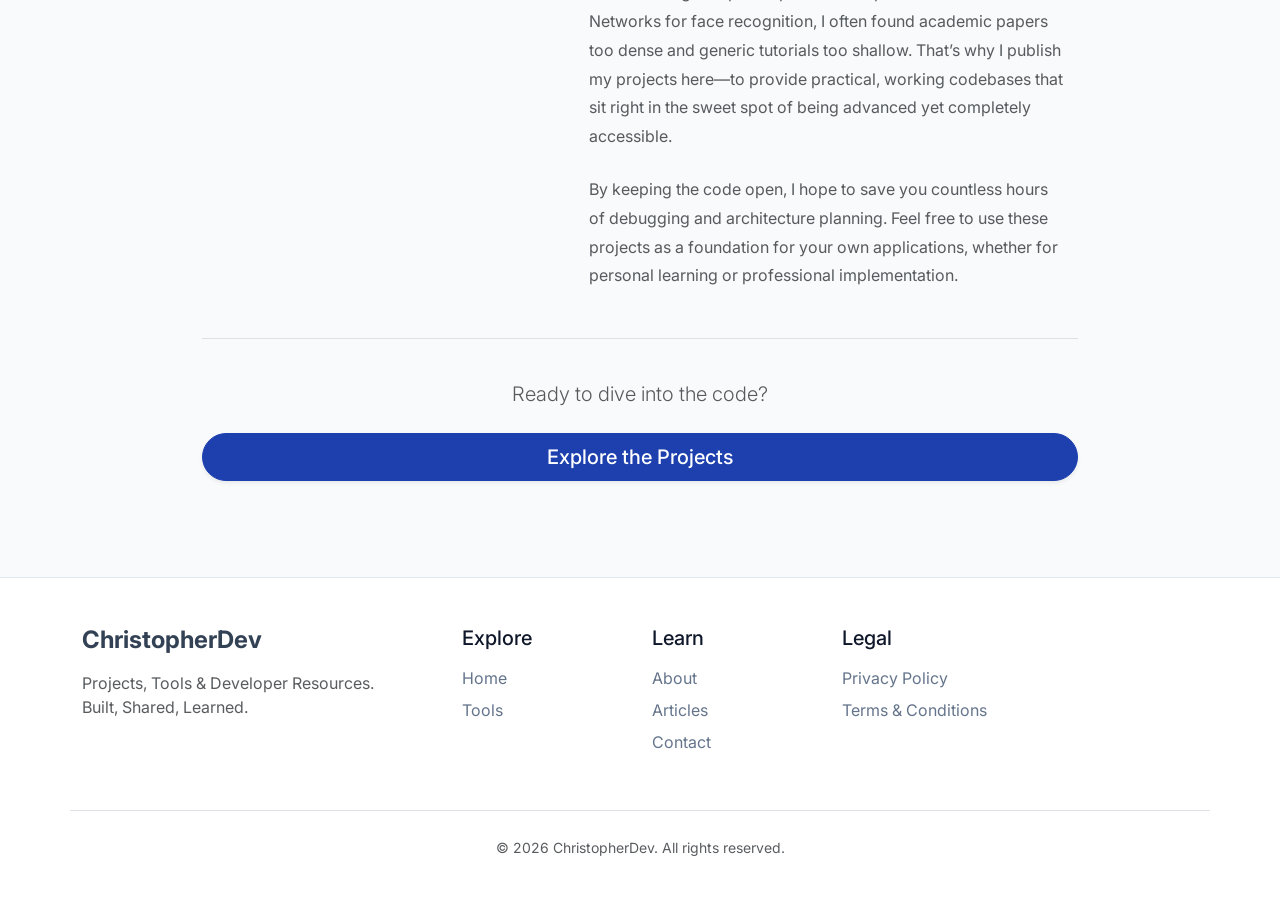
==== commit 3f9d438d: "update ui" ====
--- a/about.html
+++ b/about.html
@@ -40,7 +40,7 @@
     <nav class="navbar navbar-expand-lg sticky-top">
         <div class="container">
             <a class="navbar-brand d-flex align-items-center gap-2" href="index.html">
-                <img src="assets/images/logo.png" alt="ChristopherDev Logo" width="36" height="36"
+                <img src="https://github.com/ChristopherDente.png" alt="ChristopherDev Logo" width="36" height="36"
                     class="rounded-circle shadow-sm border border-primary border-2">
                 ChristopherDev
             </a>
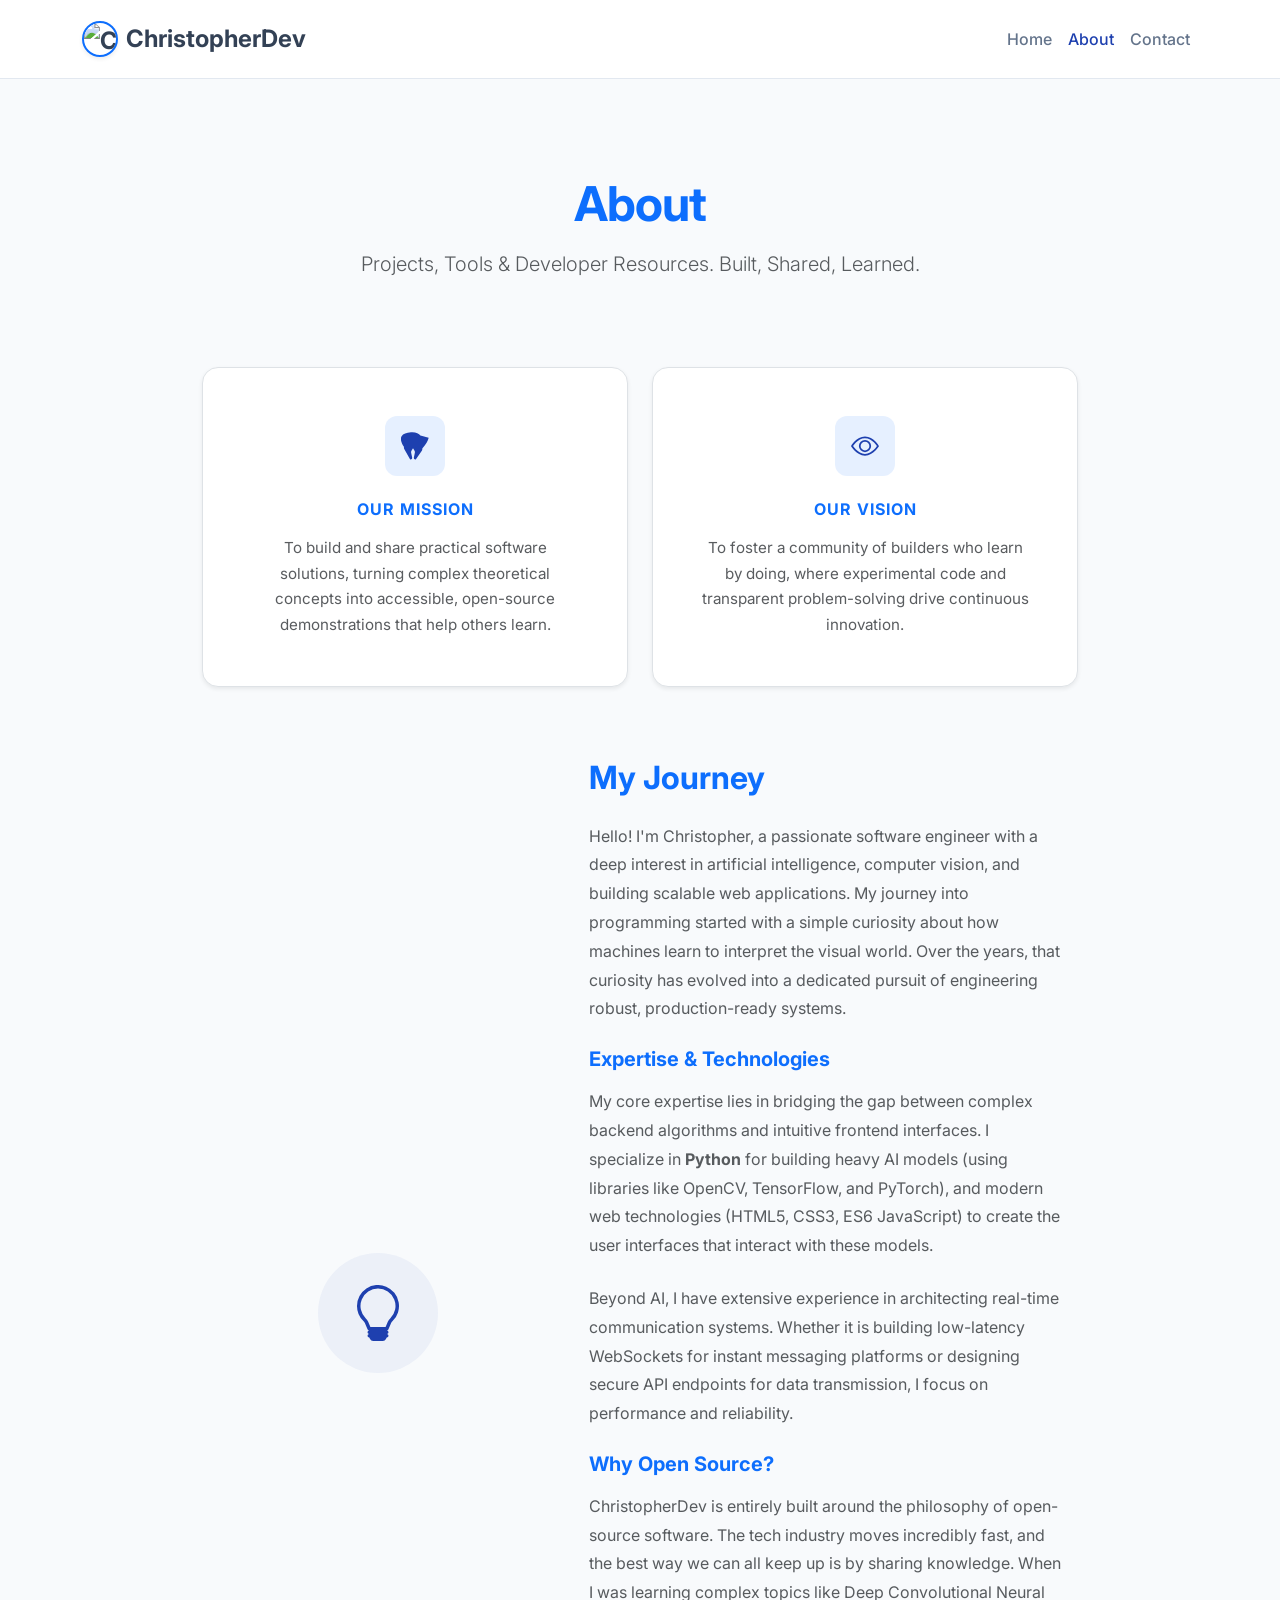
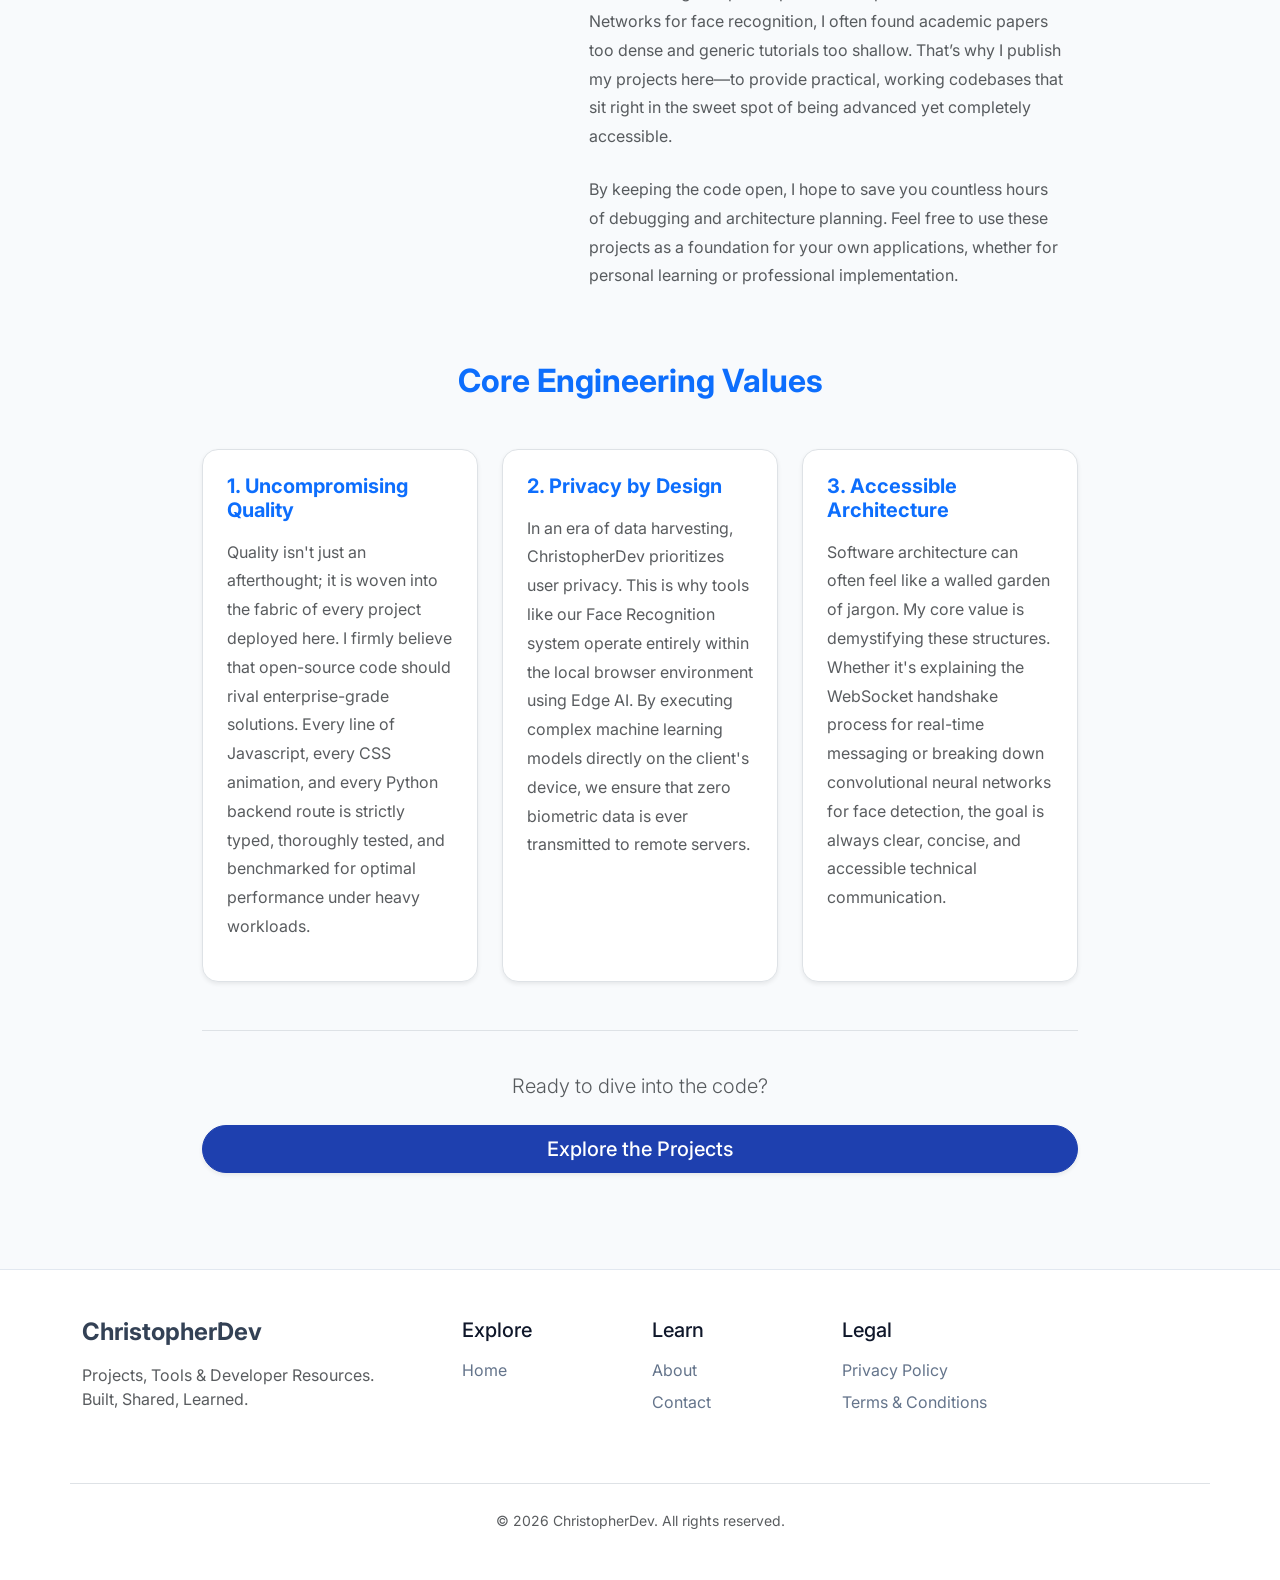
==== commit 8a3f4b01: "update the system to make it better" ====
--- a/about.html
+++ b/about.html
@@ -52,8 +52,6 @@
                 <ul class="navbar-nav ms-auto mb-2 mb-lg-0">
                     <li class="nav-item"><a class="nav-link" href="index.html">Home</a></li>
                     <li class="nav-item"><a class="nav-link" href="about.html">About</a></li>
-                    <li class="nav-item"><a class="nav-link" href="tools.html">Tools</a></li>
-                    <li class="nav-item"><a class="nav-link" href="articles.html">Articles</a></li>
                     <li class="nav-item"><a class="nav-link" href="contact.html">Contact</a></li>
                 </ul>
             </div>
@@ -137,6 +135,33 @@
                     </div>
                 </div>
                 
+                <!-- Core Values Section -->
+                <div class="row mb-5 mt-5 pt-4">
+                    <div class="col-12">
+                        <h2 class="fw-bold mb-4 text-primary text-center">Core Engineering Values</h2>
+                        <div class="row g-4 mt-2">
+                            <div class="col-md-4">
+                                <div class="p-4 bg-white border rounded-4 shadow-sm h-100">
+                                    <h4 class="h5 fw-bold text-primary mb-3">1. Uncompromising Quality</h4>
+                                    <p class="text-muted" style="line-height: 1.8;">Quality isn't just an afterthought; it is woven into the fabric of every project deployed here. I firmly believe that open-source code should rival enterprise-grade solutions. Every line of Javascript, every CSS animation, and every Python backend route is strictly typed, thoroughly tested, and benchmarked for optimal performance under heavy workloads.</p>
+                                </div>
+                            </div>
+                            <div class="col-md-4">
+                                <div class="p-4 bg-white border rounded-4 shadow-sm h-100">
+                                    <h4 class="h5 fw-bold text-primary mb-3">2. Privacy by Design</h4>
+                                    <p class="text-muted" style="line-height: 1.8;">In an era of data harvesting, ChristopherDev prioritizes user privacy. This is why tools like our Face Recognition system operate entirely within the local browser environment using Edge AI. By executing complex machine learning models directly on the client's device, we ensure that zero biometric data is ever transmitted to remote servers.</p>
+                                </div>
+                            </div>
+                            <div class="col-md-4">
+                                <div class="p-4 bg-white border rounded-4 shadow-sm h-100">
+                                    <h4 class="h5 fw-bold text-primary mb-3">3. Accessible Architecture</h4>
+                                    <p class="text-muted" style="line-height: 1.8;">Software architecture can often feel like a walled garden of jargon. My core value is demystifying these structures. Whether it's explaining the WebSocket handshake process for real-time messaging or breaking down convolutional neural networks for face detection, the goal is always clear, concise, and accessible technical communication.</p>
+                                </div>
+                            </div>
+                        </div>
+                    </div>
+                </div>
+                
                 <div class="text-center mt-5 pt-4 border-top">
                     <p class="lead text-muted mb-4 mt-3">Ready to dive into the code?</p>
                     <a href="index.html"
@@ -159,12 +184,10 @@
                 <div class="col-lg-2 col-md-4 mb-4 mb-md-0">
                     <h5 class="mb-3">Explore</h5>
                     <a href="index.html" class="footer-link">Home</a>
-                    <a href="tools.html" class="footer-link">Tools</a>
                 </div>
                 <div class="col-lg-2 col-md-4 mb-4 mb-md-0">
                     <h5 class="mb-3">Learn</h5>
                     <a href="about.html" class="footer-link">About</a>
-                    <a href="articles.html" class="footer-link">Articles</a>
                     <a href="contact.html" class="footer-link">Contact</a>
                 </div>
                 <div class="col-lg-2 col-md-4">
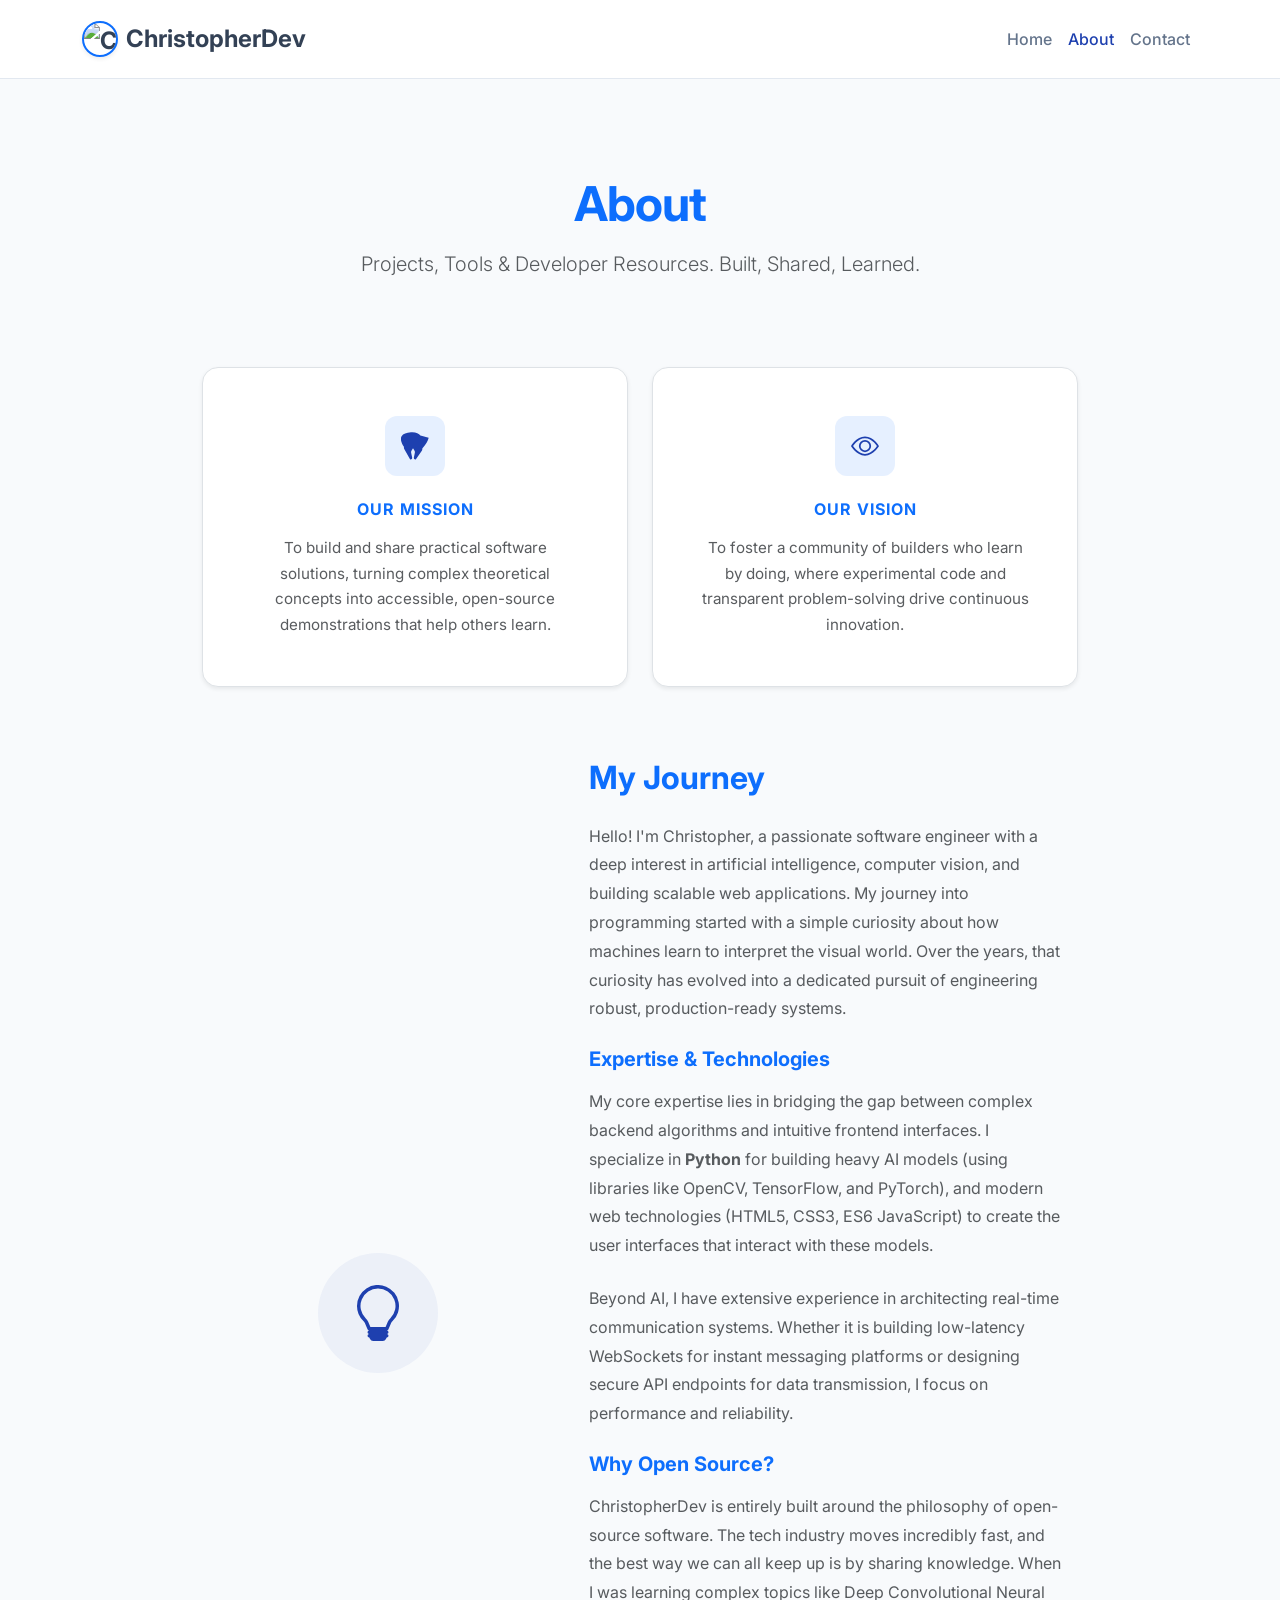
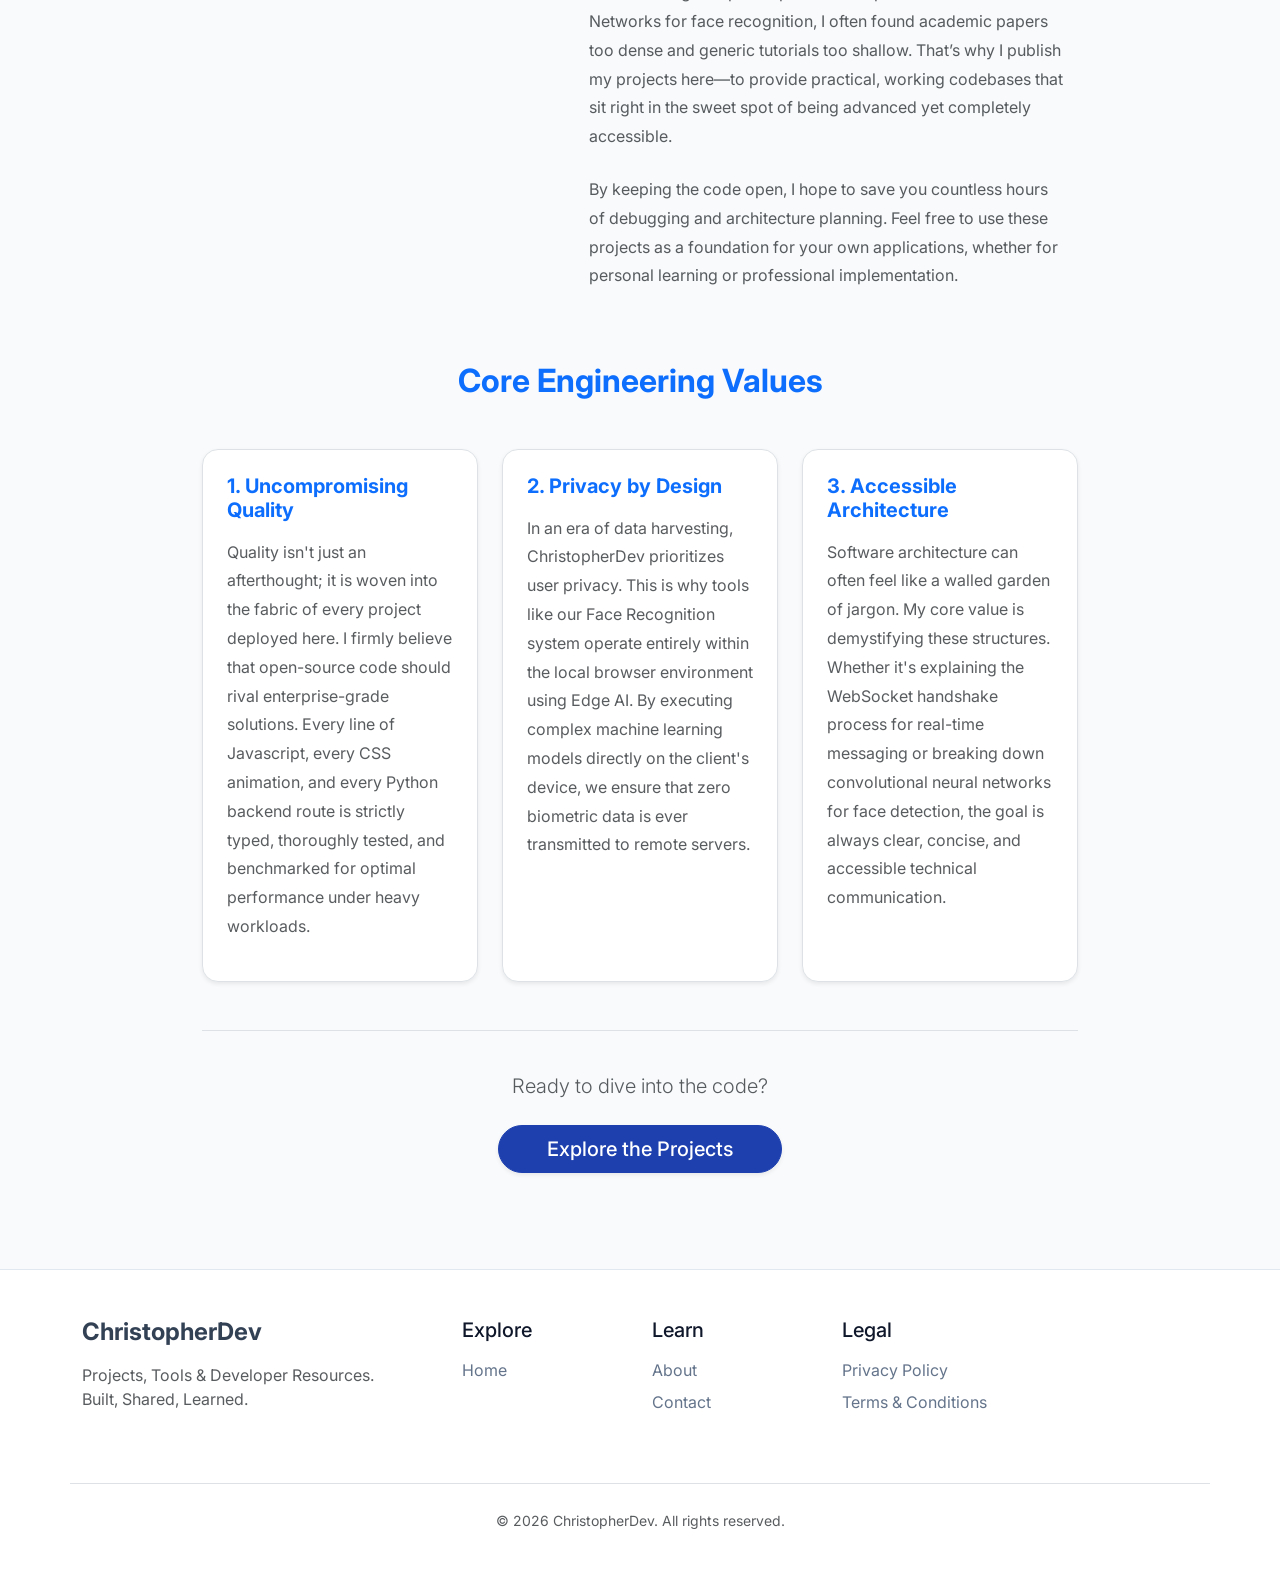
==== commit 5a694bdd: "update" ====
--- a/about.html
+++ b/about.html
@@ -20,6 +20,9 @@
 
     <!-- Custom CSS -->
     <link rel="stylesheet" href="css/style.css">
+
+    <!-- Favicon -->
+    <link rel="icon" type="image/png" href="https://github.com/ChristopherDente.png">
 
     <!-- Google tag (gtag.js) -->
     <script async src="https://www.googletagmanager.com/gtag/js?id=G-97JKKLDVCZ"></script>
--- a/css/style.css
+++ b/css/style.css
@@ -286,7 +286,7 @@
   border-color: var(--primary-color);
   color: var(--primary-color);
   transform: translateY(-2px);
-
+}
 
 @media (max-width: 767.98px) {
   .display-4 {
